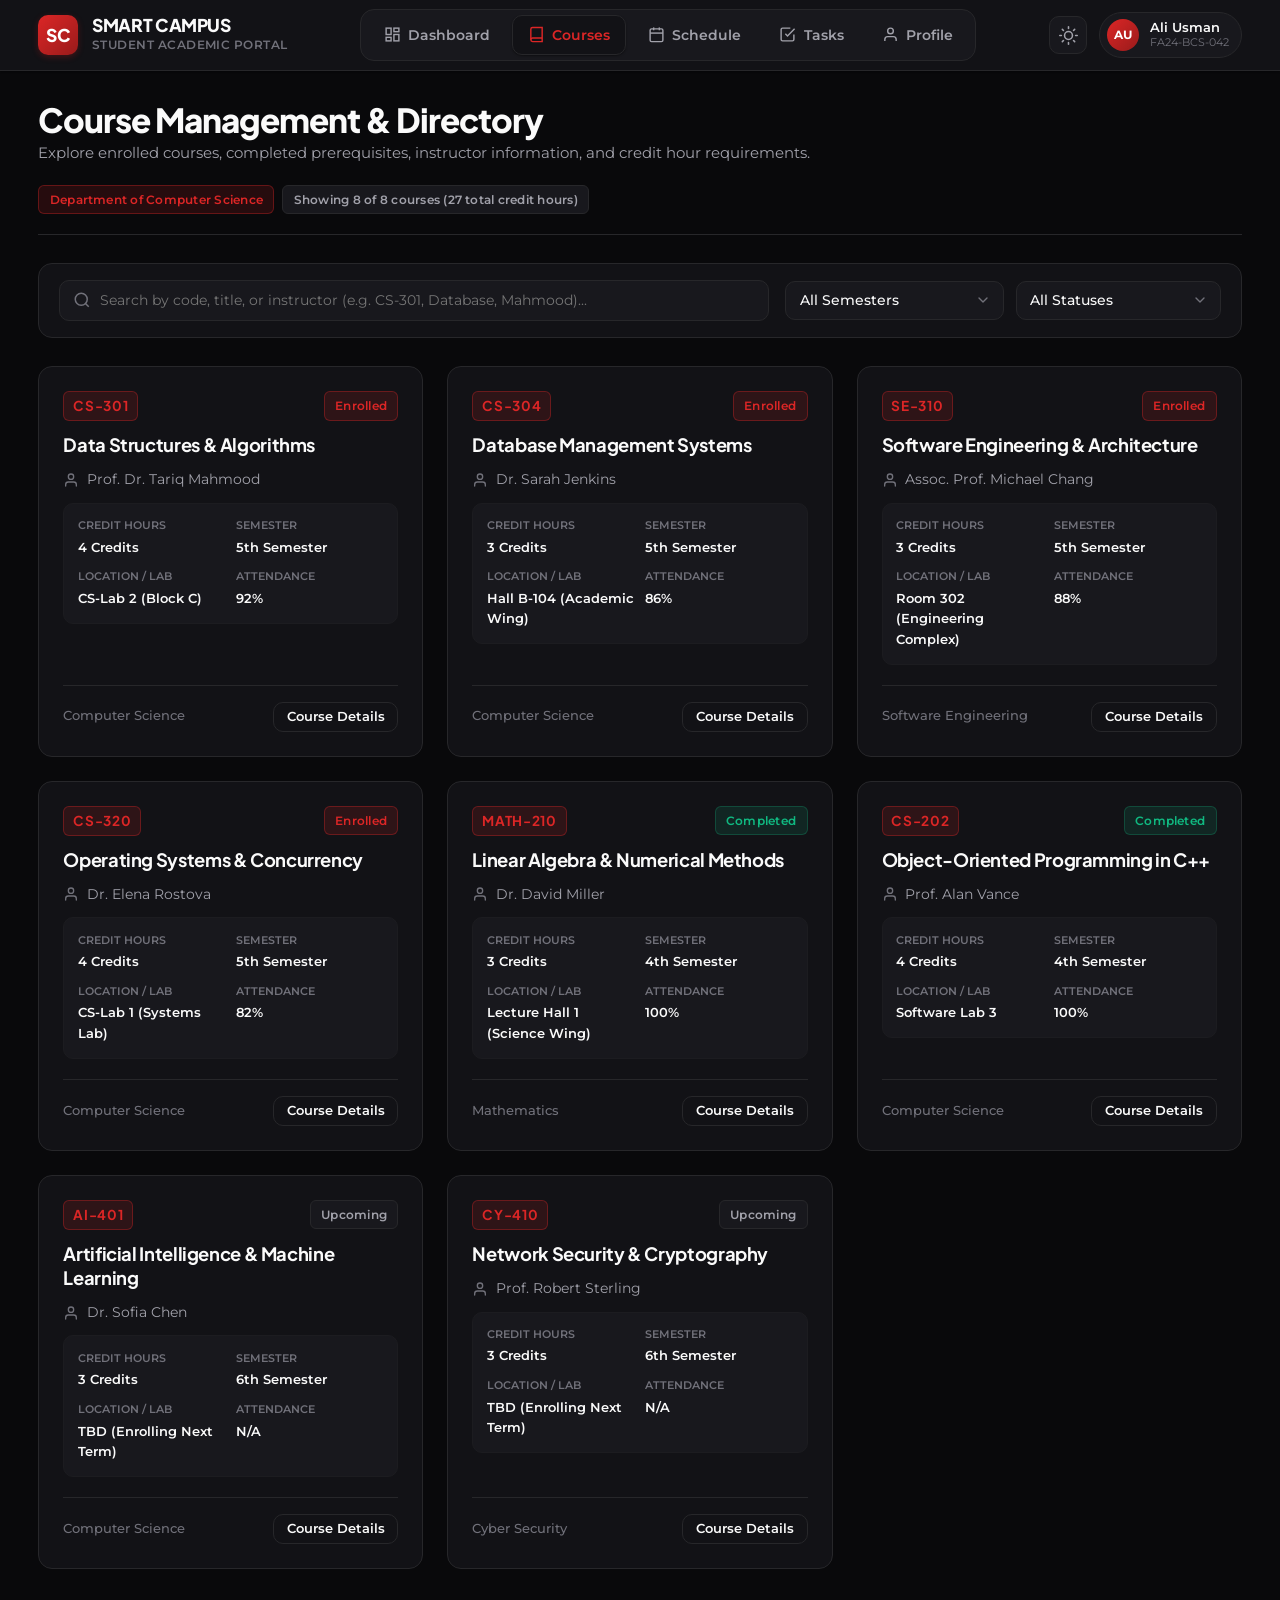
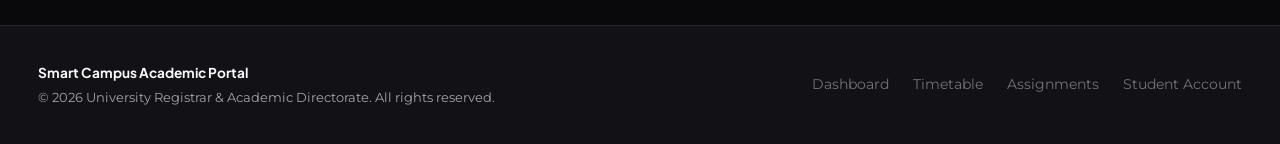
==== courses.html @ 42df3a40 "first commit" ====
<!DOCTYPE html>
<html lang="en" data-theme="dark">
<head>
  <meta charset="UTF-8">
  <meta name="viewport" content="width=device-width, initial-scale=1.0">
  <title>Course Management | Smart Campus Portal</title>
  <meta name="description" content="Search and manage university courses, credit hours, prerequisites, instructors, and syllabus outlines without page reload.">
  <link rel="stylesheet" href="./css/style.css">
</head>
<body>

  <!-- Top Portal Header -->
  <header class="portal-header">
    <div class="container header-inner">
      <div class="brand-wrapper">
        <a href="index.html" style="display: flex; align-items: center; gap: 0.85rem;" aria-label="Smart Campus Portal Home">
          <div class="brand-crest">SC</div>
          <div class="brand-text">
            <span class="brand-title">SMART CAMPUS</span>
            <span class="brand-subtitle">Student Academic Portal</span>
          </div>
        </a>
      </div>

      <!-- Desktop Navigation Links -->
      <nav class="portal-nav" aria-label="Primary Navigation">
        <a href="index.html" class="nav-link">
          <svg xmlns="http://www.w3.org/2000/svg" viewBox="0 0 24 24" fill="none" stroke="currentColor"><rect x="3" y="3" width="7" height="9"></rect><rect x="14" y="3" width="7" height="5"></rect><rect x="14" y="12" width="7" height="9"></rect><rect x="3" y="16" width="7" height="5"></rect></svg>
          Dashboard
        </a>
        <a href="courses.html" class="nav-link active">
          <svg xmlns="http://www.w3.org/2000/svg" viewBox="0 0 24 24" fill="none" stroke="currentColor"><path d="M4 19.5A2.5 2.5 0 0 1 6.5 17H20"></path><path d="M6.5 2H20v20H6.5A2.5 2.5 0 0 1 4 19.5v-15A2.5 2.5 0 0 1 6.5 2z"></path></svg>
          Courses
        </a>
        <a href="schedule.html" class="nav-link">
          <svg xmlns="http://www.w3.org/2000/svg" viewBox="0 0 24 24" fill="none" stroke="currentColor"><rect x="3" y="4" width="18" height="18" rx="2" ry="2"></rect><line x1="16" y1="2" x2="16" y2="6"></line><line x1="8" y1="2" x2="8" y2="6"></line><line x1="3" y1="10" x2="21" y2="10"></line></svg>
          Schedule
        </a>
        <a href="tasks.html" class="nav-link">
          <svg xmlns="http://www.w3.org/2000/svg" viewBox="0 0 24 24" fill="none" stroke="currentColor"><path d="M9 11l3 3L22 4"></path><path d="M21 12v7a2 2 0 0 1-2 2H5a2 2 0 0 1-2-2V5a2 2 0 0 1 2-2h11"></path></svg>
          Tasks
        </a>
        <a href="profile.html" class="nav-link">
          <svg xmlns="http://www.w3.org/2000/svg" viewBox="0 0 24 24" fill="none" stroke="currentColor"><path d="M20 21v-2a4 4 0 0 0-4-4H8a4 4 0 0 0-4 4v2"></path><circle cx="12" cy="7" r="4"></circle></svg>
          Profile
        </a>
      </nav>

      <!-- Header Controls -->
      <div class="header-actions">
        <button type="button" class="theme-toggle-btn" id="themeToggleBtn" aria-label="Toggle dark mode">
          <svg xmlns="http://www.w3.org/2000/svg" viewBox="0 0 24 24" fill="none" stroke="currentColor" stroke-width="2"><path d="M21 12.79A9 9 0 1 1 11.21 3 7 7 0 0 0 21 12.79z"></path></svg>
        </button>

        <a href="profile.html" class="student-nav-pill" title="View Profile">
          <div class="student-avatar">AU</div>
          <div class="student-nav-meta">
            <span class="student-nav-name">Ali Usman</span>
            <span class="student-nav-id">FA24-BCS-042</span>
          </div>
        </a>

        <!-- Mobile Menu Toggle -->
        <button type="button" class="mobile-menu-btn" id="mobileMenuBtn" aria-label="Toggle mobile menu" aria-expanded="false">
          <svg xmlns="http://www.w3.org/2000/svg" viewBox="0 0 24 24" fill="none" stroke="currentColor" stroke-width="2"><line x1="3" y1="12" x2="21" y2="12"></line><line x1="3" y1="6" x2="21" y2="6"></line><line x1="3" y1="18" x2="21" y2="18"></line></svg>
        </button>
      </div>
    </div>
  </header>

  <!-- Mobile Drawer Menu -->
  <div class="mobile-drawer" id="mobileDrawer">
    <div class="mobile-drawer-content">
      <div style="display: flex; align-items: center; gap: 0.75rem; padding-bottom: 0.75rem; border-bottom: 1px solid var(--border-color);">
        <div class="student-avatar">AU</div>
        <div>
          <div class="student-nav-name" style="font-size: 0.95rem;">Ali Usman</div>
          <div class="student-nav-id">FA24-BCS-042 • Computer Science</div>
        </div>
      </div>
      <a href="index.html" class="nav-link">Dashboard</a>
      <a href="courses.html" class="nav-link active">Courses</a>
      <a href="schedule.html" class="nav-link">Schedule</a>
      <a href="tasks.html" class="nav-link">Tasks</a>
      <a href="profile.html" class="nav-link">Profile</a>
    </div>
  </div>

  <!-- Main Course Management Content -->
  <main class="main-content">
    <div class="container">
      
      <!-- Page Header -->
      <section class="page-header">
        <div class="page-header-row">
          <div>
            <h1 class="page-title">Course Management & Directory</h1>
            <p class="page-desc">Explore enrolled courses, completed prerequisites, instructor information, and credit hour requirements.</p>
          </div>
          <div class="header-badges">
            <span class="badge badge-primary">Department of Computer Science</span>
            <span class="badge badge-default" id="coursesCountText">Loading course catalog...</span>
          </div>
        </div>
      </section>

      <!-- Instant Search & Filters Bar -->
      <section class="filter-bar" aria-label="Course Filters">
        <!-- Live Keyword Search -->
        <div class="search-input-group">
          <svg xmlns="http://www.w3.org/2000/svg" viewBox="0 0 24 24" fill="none" stroke="currentColor" stroke-width="2"><circle cx="11" cy="11" r="8"></circle><line x1="21" y1="21" x2="16.65" y2="16.65"></line></svg>
          <input 
            type="search" 
            id="courseSearchInput" 
            class="search-input" 
            placeholder="Search by code, title, or instructor (e.g. CS-301, Database, Mahmood)..." 
            aria-label="Search courses"
          />
        </div>

        <!-- Dropdown Filters -->
        <div class="filter-controls-group">
          <label for="semesterFilter" class="visually-hidden" style="display:none;">Filter by Semester</label>
          <select id="semesterFilter" class="select-control" aria-label="Filter by semester">
            <option value="all">All Semesters</option>
            <option value="4th">4th Semester</option>
            <option value="5th">5th Semester (Current)</option>
            <option value="6th">6th Semester</option>
          </select>

          <label for="statusFilter" class="visually-hidden" style="display:none;">Filter by Status</label>
          <select id="statusFilter" class="select-control" aria-label="Filter by enrollment status">
            <option value="all">All Statuses</option>
            <option value="Enrolled">Enrolled (Active)</option>
            <option value="Completed">Completed</option>
            <option value="Upcoming">Upcoming / Electives</option>
          </select>
        </div>
      </section>

      <!-- Courses Grid (Rendered via courses.js) -->
      <section class="courses-grid" id="coursesGrid" aria-live="polite">
        <!-- Dynamic Course Cards will appear here -->
      </section>

    </div>
  </main>

  <!-- Course Details & Syllabus Modal -->
  <div class="modal-overlay" id="courseDetailModal" role="dialog" aria-modal="true" aria-labelledby="modalCourseTitle">
    <div class="modal-dialog">
      <div class="modal-header">
        <h3 class="modal-title" id="modalCourseTitle">Course Details</h3>
        <button type="button" class="modal-close-btn" id="closeCourseModalBtn" aria-label="Close modal">
          <svg xmlns="http://www.w3.org/2000/svg" width="20" height="20" viewBox="0 0 24 24" fill="none" stroke="currentColor" stroke-width="2"><line x1="18" y1="6" x2="6" y2="18"></line><line x1="6" y1="6" x2="18" y2="18"></line></svg>
        </button>
      </div>

      <div class="modal-body">
        <div style="display: flex; flex-direction: column; gap: 1rem;">
          <div style="display: flex; align-items: center; justify-content: space-between; border-bottom: 1px solid var(--border-color); padding-bottom: 0.75rem;">
            <div>
              <span style="font-size: 0.75rem; text-transform: uppercase; color: var(--text-muted); font-weight: 600;">Instructor</span>
              <div style="font-weight: 700; color: var(--text-primary);" id="modalCourseInstructor">Instructor Name</div>
              <a href="#" id="modalCourseEmail" style="font-size: 0.8rem; color: var(--accent-primary); text-decoration: underline;">instructor@campus.edu.pk</a>
            </div>
            <div style="text-align: right;">
              <span class="course-code" id="modalCourseCode">CS-301</span>
              <div style="font-size: 0.8rem; color: var(--text-secondary); margin-top: 0.25rem;" id="modalCourseCredits">4 Credits</div>
            </div>
          </div>

          <div>
            <h4 style="font-size: 0.95rem; margin-bottom: 0.35rem;">Course Description</h4>
            <p id="modalCourseDesc" style="font-size: 0.88rem; line-height: 1.55;">Detailed description of the course content.</p>
          </div>

          <div style="display: grid; grid-template-columns: 1fr 1fr; gap: 0.75rem; background-color: var(--bg-surface-alt); padding: 0.85rem; border-radius: var(--radius-md); border: 1px solid var(--border-subtle); font-size: 0.85rem;">
            <div>
              <span style="font-size: 0.72rem; color: var(--text-muted); text-transform: uppercase; font-weight: 600;">Term</span>
              <div style="font-weight: 600;" id="modalCourseTerm">5th Semester</div>
            </div>
            <div>
              <span style="font-size: 0.72rem; color: var(--text-muted); text-transform: uppercase; font-weight: 600;">Assigned Classroom</span>
              <div style="font-weight: 600;" id="modalCourseRoom">CS-Lab 2</div>
            </div>
            <div style="grid-column: 1 / -1;">
              <span style="font-size: 0.72rem; color: var(--text-muted); text-transform: uppercase; font-weight: 600;">Schedule Slot</span>
              <div style="font-weight: 600;" id="modalCourseSchedule">Mon & Wed • 08:30 AM - 10:00 AM</div>
            </div>
          </div>

          <div>
            <h4 style="font-size: 0.95rem; margin-bottom: 0.5rem;">Syllabus Outline & Key Topics</h4>
            <ul id="modalCourseTopics" style="padding-left: 1.25rem; font-size: 0.88rem;">
              <!-- Topics dynamically rendered -->
            </ul>
          </div>
        </div>
      </div>

      <div class="modal-footer">
        <button type="button" class="btn btn-secondary" id="modalActionClose">Close</button>
      </div>
    </div>
  </div>

  <!-- Clean Academic Footer -->
  <footer class="portal-footer">
    <div class="container footer-inner">
      <div>
        <div style="font-family: var(--font-display); font-weight: 700; color: var(--text-primary); margin-bottom: 0.25rem;">
          Smart Campus Academic Portal
        </div>
        <p style="font-size: 0.8rem; margin: 0;">
          &copy; 2026 University Registrar & Academic Directorate. All rights reserved.
        </p>
      </div>
      <div class="footer-links">
        <a href="index.html" class="footer-link">Dashboard</a>
        <a href="schedule.html" class="footer-link">Timetable</a>
        <a href="tasks.html" class="footer-link">Assignments</a>
        <a href="profile.html" class="footer-link">Student Account</a>
      </div>
    </div>
  </footer>

  <script src="./js/main.js"></script>
  <script src="./js/courses.js"></script>
</body>
</html>
---- css/style.css ----
/* ==========================================================================
   SMART CAMPUS STUDENT PORTAL - DESIGN SYSTEM & MASTER STYLESHEET
   Aesthetic: Ultra-Crisp Modern Academic Portal / Full-Width Expansive Layout
   Dark Mode: Pure Sleek Obsidian Black (#09090B), Zero Blue Tint
   Light Mode: Clean Off-White & Crisp Slate (#F8FAFC / #0F172A)
   Accents: Deep University Crimson / Ruby Accent (#B91C1C / #DC2626)
   ========================================================================== */

/* Google Fonts Import */
@import url('https://fonts.googleapis.com/css2?family=Montserrat:ital,wght@0,300;0,400;0,500;0,600;0,700;1,400&family=Plus+Jakarta+Sans:wght@500;600;700;800&display=swap');

/* --------------------------------------------------------------------------
   CSS Custom Properties (Theme Tokens)
   -------------------------------------------------------------------------- */
:root {
  /* Color Palette - Light Mode */
  --bg-primary: #F8FAFC;
  --bg-surface: #FFFFFF;
  --bg-surface-alt: #F1F5F9;
  --bg-surface-elevated: #FFFFFF;

  --text-primary: #0F172A;       /* Crisp dark slate */
  --text-secondary: #475569;     /* Readable mid-slate */
  --text-muted: #64748B;         /* Subtle caption slate */
  --text-inverse: #FFFFFF;

  --border-color: #E2E8F0;
  --border-subtle: #F1F5F9;
  --border-focus: #B91C1C;

  /* Brand Accent: University Crimson */
  --accent-primary: #B91C1C;
  --accent-primary-hover: #991B1B;
  --accent-primary-active: #7F1D1D;
  --accent-subtle: rgba(185, 28, 28, 0.08);
  --accent-border: rgba(185, 28, 28, 0.22);
  --accent-gradient: linear-gradient(135deg, #991B1B 0%, #DC2626 100%);

  /* Semantic Feedback Colors */
  --success: #059669;
  --success-bg: #ECFDF5;
  --success-border: #A7F3D0;
  --warning: #D97706;
  --warning-bg: #FFFBEB;
  --warning-border: #FDE68A;
  --danger: #DC2626;
  --danger-bg: #FEF2F2;
  --danger-border: #FECACA;
  --info: #2563EB;
  --info-bg: #EFF6FF;
  --info-border: #BFDBFE;

  /* Typography */
  --font-display: 'Plus Jakarta Sans', -apple-system, BlinkMacSystemFont, 'Segoe UI', Roboto, sans-serif;
  --font-body: 'Montserrat', -apple-system, BlinkMacSystemFont, 'Segoe UI', Roboto, sans-serif;

  /* Elevations & Shadows */
  --shadow-xs: 0 1px 2px rgba(15, 23, 42, 0.04);
  --shadow-sm: 0 1px 3px rgba(15, 23, 42, 0.06), 0 1px 2px rgba(15, 23, 42, 0.04);
  --shadow-md: 0 4px 6px -1px rgba(15, 23, 42, 0.07), 0 2px 4px -2px rgba(15, 23, 42, 0.04);
  --shadow-lg: 0 10px 15px -3px rgba(15, 23, 42, 0.08), 0 4px 6px -4px rgba(15, 23, 42, 0.04);
  --shadow-xl: 0 20px 25px -5px rgba(15, 23, 42, 0.1), 0 8px 10px -6px rgba(15, 23, 42, 0.04);

  /* Radii */
  --radius-xs: 4px;
  --radius-sm: 6px;
  --radius-md: 10px;
  --radius-lg: 14px;
  --radius-xl: 20px;
  --radius-full: 9999px;

  /* Transitions */
  --transition-fast: 150ms cubic-bezier(0.4, 0, 0.2, 1);
  --transition-normal: 220ms cubic-bezier(0.4, 0, 0.2, 1);
  --transition-slow: 350ms cubic-bezier(0.4, 0, 0.2, 1);

  /* Full-Screen Expansive Layout */
  --container-max: 100%;
  --header-height: 70px;
}

/* --------------------------------------------------------------------------
   Dark Mode Theme Overrides
   Pure Sleek Obsidian Black (#09090B), Zero Blue Tint
   -------------------------------------------------------------------------- */
[data-theme="dark"] {
  --bg-primary: #09090B;        /* Pure obsidian black */
  --bg-surface: #121216;        /* Rich dark card surface */
  --bg-surface-alt: #18181D;    /* Subtle dark layer */
  --bg-surface-elevated: #202027;

  --text-primary: #FAFAFA;       /* Crisp bright text */
  --text-secondary: #A1A1AA;     /* Neutral slate/zinc */
  --text-muted: #71717A;
  --text-inverse: #09090B;

  --border-color: #27272A;       /* Pure neutral dark borders (no blue) */
  --border-subtle: #1C1C20;
  --border-focus: #EF4444;

  /* Radiant Ruby Crimson for Dark Contrast */
  --accent-primary: #DC2626;
  --accent-primary-hover: #EF4444;
  --accent-primary-active: #B91C1C;
  --accent-subtle: rgba(220, 38, 38, 0.14);
  --accent-border: rgba(220, 38, 38, 0.35);
  --accent-gradient: linear-gradient(135deg, #DC2626 0%, #991B1B 100%);

  --success: #10B981;
  --success-bg: rgba(16, 185, 129, 0.12);
  --success-border: rgba(16, 185, 129, 0.25);
  --warning: #F59E0B;
  --warning-bg: rgba(245, 158, 11, 0.12);
  --warning-border: rgba(245, 158, 11, 0.25);
  --danger: #EF4444;
  --danger-bg: rgba(239, 68, 68, 0.12);
  --danger-border: rgba(239, 68, 68, 0.25);
  --info: #3B82F6;
  --info-bg: rgba(59, 130, 246, 0.12);
  --info-border: rgba(59, 130, 246, 0.25);

  --shadow-xs: 0 1px 2px rgba(0, 0, 0, 0.4);
  --shadow-sm: 0 1px 3px rgba(0, 0, 0, 0.5);
  --shadow-md: 0 4px 8px rgba(0, 0, 0, 0.6);
  --shadow-lg: 0 10px 20px rgba(0, 0, 0, 0.7);
  --shadow-xl: 0 20px 30px rgba(0, 0, 0, 0.85);
}

/* --------------------------------------------------------------------------
   CSS Reset & Base Rules
   -------------------------------------------------------------------------- */
*, *::before, *::after {
  box-sizing: border-box;
  margin: 0;
  padding: 0;
}

html {
  font-size: 16px;
  scroll-behavior: smooth;
  -webkit-text-size-adjust: 100%;
}

body {
  font-family: var(--font-body);
  background-color: var(--bg-primary);
  color: var(--text-primary);
  line-height: 1.6;
  min-height: 100vh;
  display: flex;
  flex-direction: column;
  transition: background-color var(--transition-normal), color var(--transition-normal);
  -webkit-font-smoothing: antialiased;
  -moz-osx-font-smoothing: grayscale;
}

img, svg {
  display: block;
  max-width: 100%;
}

button, input, select, textarea {
  font-family: inherit;
  font-size: inherit;
  color: inherit;
}

a {
  color: inherit;
  text-decoration: none;
}

/* Typography Headings */
h1, h2, h3, h4, h5, h6 {
  font-family: var(--font-display);
  color: var(--text-primary);
  font-weight: 700;
  line-height: 1.25;
  letter-spacing: -0.02em;
}

h1 { font-size: clamp(1.75rem, 2.5vw, 2.25rem); }
h2 { font-size: clamp(1.3rem, 2vw, 1.65rem); }
h3 { font-size: 1.15rem; font-weight: 600; }
h4 { font-size: 1.05rem; font-weight: 600; }

p {
  color: var(--text-secondary);
  font-size: 0.92rem;
}

/* --------------------------------------------------------------------------
   Full-Screen Fluid Container & Layout
   -------------------------------------------------------------------------- */
.container {
  width: 100%;
  max-width: 100%;
  padding-left: clamp(1.25rem, 3vw, 2.5rem);
  padding-right: clamp(1.25rem, 3vw, 2.5rem);
  margin-left: auto;
  margin-right: auto;
}

.main-content {
  flex: 1 0 auto;
  padding-top: 1.75rem;
  padding-bottom: 3.5rem;
}

/* --------------------------------------------------------------------------
   Top University Header & Navigation Bar (Full Width)
   -------------------------------------------------------------------------- */
.portal-header {
  position: sticky;
  top: 0;
  z-index: 50;
  background-color: var(--bg-surface);
  border-bottom: 1px solid var(--border-color);
  box-shadow: var(--shadow-xs);
  transition: background-color var(--transition-normal), border-color var(--transition-normal);
}

.header-inner {
  display: flex;
  align-items: center;
  justify-content: space-between;
  height: var(--header-height);
  gap: 1.5rem;
}

.brand-wrapper {
  display: flex;
  align-items: center;
  gap: 0.85rem;
}

.brand-crest {
  width: 40px;
  height: 40px;
  background: var(--accent-gradient);
  color: #FFFFFF;
  border-radius: var(--radius-md);
  display: flex;
  align-items: center;
  justify-content: center;
  font-family: var(--font-display);
  font-weight: 800;
  font-size: 1.1rem;
  letter-spacing: -0.03em;
  box-shadow: 0 2px 6px rgba(185, 28, 28, 0.3);
  flex-shrink: 0;
}

.brand-text {
  display: flex;
  flex-direction: column;
}

.brand-title {
  font-family: var(--font-display);
  font-size: 1.1rem;
  font-weight: 800;
  letter-spacing: -0.02em;
  color: var(--text-primary);
  line-height: 1.2;
}

.brand-subtitle {
  font-size: 0.72rem;
  font-weight: 600;
  color: var(--text-muted);
  letter-spacing: 0.04em;
  text-transform: uppercase;
}

/* Navigation Links */
.portal-nav {
  display: flex;
  align-items: center;
  gap: 0.35rem;
  background-color: var(--bg-surface-alt);
  padding: 0.3rem 0.4rem;
  border-radius: var(--radius-lg);
  border: 1px solid var(--border-color);
}

.nav-link {
  display: flex;
  align-items: center;
  gap: 0.45rem;
  padding: 0.5rem 0.95rem;
  border-radius: var(--radius-md);
  font-size: 0.88rem;
  font-weight: 600;
  color: var(--text-secondary);
  transition: all var(--transition-fast);
  border: 1px solid transparent;
}

.nav-link:hover {
  color: var(--text-primary);
  background-color: var(--bg-surface);
}

.nav-link.active {
  color: var(--accent-primary);
  background-color: var(--bg-surface);
  border-color: var(--border-color);
  box-shadow: var(--shadow-xs);
}

.nav-link svg {
  width: 17px;
  height: 17px;
  stroke-width: 2;
  flex-shrink: 0;
}

/* Header Action Controls (Theme Toggle & Student Pill) */
.header-actions {
  display: flex;
  align-items: center;
  gap: 0.75rem;
}

.theme-toggle-btn {
  background: var(--bg-surface-alt);
  border: 1px solid var(--border-color);
  color: var(--text-secondary);
  width: 38px;
  height: 38px;
  border-radius: var(--radius-md);
  display: flex;
  align-items: center;
  justify-content: center;
  cursor: pointer;
  transition: all var(--transition-fast);
}

.theme-toggle-btn:hover {
  color: var(--text-primary);
  border-color: var(--accent-border);
  background-color: var(--bg-surface);
}

.theme-toggle-btn svg {
  width: 19px;
  height: 19px;
}

/* Student Profile Nav Pill */
.student-nav-pill {
  display: flex;
  align-items: center;
  gap: 0.65rem;
  padding: 0.35rem 0.75rem 0.35rem 0.45rem;
  background-color: var(--bg-surface-alt);
  border: 1px solid var(--border-color);
  border-radius: var(--radius-full);
  transition: all var(--transition-fast);
}

.student-nav-pill:hover {
  border-color: var(--accent-border);
  background-color: var(--bg-surface);
}

.student-avatar {
  width: 32px;
  height: 32px;
  border-radius: var(--radius-full);
  background: var(--accent-gradient);
  color: #FFFFFF;
  font-size: 0.78rem;
  font-weight: 700;
  display: flex;
  align-items: center;
  justify-content: center;
  letter-spacing: 0.02em;
}

.student-nav-meta {
  display: flex;
  flex-direction: column;
  line-height: 1.2;
}

.student-nav-name {
  font-size: 0.82rem;
  font-weight: 600;
  color: var(--text-primary);
}

.student-nav-id {
  font-size: 0.7rem;
  color: var(--text-muted);
}

/* Mobile Menu Button */
.mobile-menu-btn {
  display: none;
  background: var(--bg-surface-alt);
  border: 1px solid var(--border-color);
  padding: 0.5rem;
  border-radius: var(--radius-md);
  color: var(--text-primary);
  cursor: pointer;
}

.mobile-menu-btn svg {
  width: 20px;
  height: 20px;
}

/* Mobile Drawer */
.mobile-drawer {
  display: none;
  position: fixed;
  top: var(--header-height);
  left: 0;
  right: 0;
  bottom: 0;
  background-color: rgba(9, 9, 11, 0.75);
  backdrop-filter: blur(6px);
  z-index: 45;
  opacity: 0;
  pointer-events: none;
  transition: opacity var(--transition-normal);
}

.mobile-drawer-content {
  background-color: var(--bg-surface);
  border-bottom: 1px solid var(--border-color);
  padding: 1.5rem;
  display: flex;
  flex-direction: column;
  gap: 0.75rem;
  transform: translateY(-10px);
  transition: transform var(--transition-normal);
}

.mobile-drawer.open {
  display: block;
  opacity: 1;
  pointer-events: auto;
}

.mobile-drawer.open .mobile-drawer-content {
  transform: translateY(0);
}

/* --------------------------------------------------------------------------
   Structured Command Center Hero Banner
   -------------------------------------------------------------------------- */
.hero-banner {
  background-color: var(--bg-surface);
  border: 1px solid var(--border-color);
  border-radius: var(--radius-xl);
  padding: 1.75rem 2rem;
  margin-bottom: 1.75rem;
  display: flex;
  align-items: center;
  justify-content: space-between;
  flex-wrap: wrap;
  gap: 1.5rem;
  box-shadow: var(--shadow-sm);
  position: relative;
  overflow: hidden;
}

.hero-banner::before {
  content: '';
  position: absolute;
  top: 0;
  left: 0;
  width: 5px;
  height: 100%;
  background: var(--accent-gradient);
}

.hero-content {
  display: flex;
  flex-direction: column;
  gap: 0.35rem;
}

.hero-title {
  font-size: clamp(1.6rem, 2.4vw, 2.1rem);
  font-weight: 800;
  color: var(--text-primary);
  letter-spacing: -0.03em;
}

.hero-desc {
  font-size: 0.95rem;
  color: var(--text-secondary);
}

.hero-actions {
  display: flex;
  align-items: center;
  flex-wrap: wrap;
  gap: 0.75rem;
}

/* --------------------------------------------------------------------------
   Standard Page Headers
   -------------------------------------------------------------------------- */
.page-header {
  margin-bottom: 1.75rem;
  padding-bottom: 1.25rem;
  border-bottom: 1px solid var(--border-color);
  display: flex;
  flex-direction: column;
  gap: 0.5rem;
}

.page-header-row {
  display: flex;
  align-items: flex-start;
  justify-content: space-between;
  flex-wrap: wrap;
  gap: 1rem;
}

.page-title {
  color: var(--text-primary);
  font-size: clamp(1.65rem, 2.6vw, 2.1rem);
  font-weight: 800;
  letter-spacing: -0.03em;
}

.page-desc {
  color: var(--text-secondary);
  font-size: 0.95rem;
  max-width: 800px;
}

.header-badges {
  display: flex;
  align-items: center;
  flex-wrap: wrap;
  gap: 0.5rem;
  margin-top: 0.25rem;
}

/* Badges */
.badge {
  display: inline-flex;
  align-items: center;
  gap: 0.35rem;
  padding: 0.25rem 0.65rem;
  font-size: 0.75rem;
  font-weight: 600;
  border-radius: var(--radius-sm);
  letter-spacing: 0.02em;
}

.badge-default {
  background-color: var(--bg-surface-alt);
  color: var(--text-secondary);
  border: 1px solid var(--border-color);
}

.badge-primary {
  background-color: var(--accent-subtle);
  color: var(--accent-primary);
  border: 1px solid var(--accent-border);
}

.badge-success {
  background-color: var(--success-bg);
  color: var(--success);
  border: 1px solid var(--success-border);
}

.badge-warning {
  background-color: var(--warning-bg);
  color: var(--warning);
  border: 1px solid var(--warning-border);
}

.badge-danger {
  background-color: var(--danger-bg);
  color: var(--danger);
  border: 1px solid var(--danger-border);
}

.badge-info {
  background-color: var(--info-bg);
  color: var(--info);
  border: 1px solid var(--info-border);
}

/* --------------------------------------------------------------------------
   UI Cards & Layout Containers
   -------------------------------------------------------------------------- */
.card {
  background-color: var(--bg-surface);
  border: 1px solid var(--border-color);
  border-radius: var(--radius-lg);
  padding: 1.5rem;
  box-shadow: var(--shadow-sm);
  transition: transform var(--transition-fast), box-shadow var(--transition-fast), border-color var(--transition-fast);
}

.card:hover {
  box-shadow: var(--shadow-md);
}

.card-header {
  display: flex;
  align-items: center;
  justify-content: space-between;
  margin-bottom: 1.25rem;
  padding-bottom: 0.85rem;
  border-bottom: 1px solid var(--border-color);
}

.card-title {
  font-size: 1.15rem;
  font-weight: 700;
  color: var(--text-primary);
}

/* Metric / Overview Cards Grid (Dashboard - 4 Equal Full-Width Cards) */
.metrics-grid {
  display: grid;
  grid-template-columns: repeat(4, 1fr);
  gap: 1.25rem;
  margin-bottom: 1.75rem;
}

.metric-card {
  background-color: var(--bg-surface);
  border: 1px solid var(--border-color);
  border-radius: var(--radius-lg);
  padding: 1.35rem 1.5rem;
  display: flex;
  flex-direction: column;
  gap: 0.65rem;
  box-shadow: var(--shadow-sm);
  transition: all var(--transition-normal);
  position: relative;
}

.metric-card:hover {
  transform: translateY(-2px);
  box-shadow: var(--shadow-md);
  border-color: var(--accent-border);
}

.metric-header {
  display: flex;
  align-items: center;
  justify-content: space-between;
}

.metric-label {
  font-size: 0.78rem;
  font-weight: 600;
  text-transform: uppercase;
  letter-spacing: 0.05em;
  color: var(--text-muted);
}

.metric-icon-wrap {
  width: 36px;
  height: 36px;
  border-radius: var(--radius-md);
  background-color: var(--bg-surface-alt);
  color: var(--accent-primary);
  display: flex;
  align-items: center;
  justify-content: center;
}

.metric-icon-wrap svg {
  width: 19px;
  height: 19px;
}

.metric-value {
  font-family: var(--font-display);
  font-size: 1.95rem;
  font-weight: 800;
  line-height: 1.1;
  color: var(--text-primary);
}

.metric-caption {
  font-size: 0.82rem;
  color: var(--text-secondary);
  display: flex;
  align-items: center;
  gap: 0.35rem;
}

/* Asymmetric 2-Column Dashboard Main Section */
.dashboard-main-grid {
  display: grid;
  grid-template-columns: 2fr 1fr;
  gap: 1.5rem;
  align-items: start;
}

.dashboard-left-col,
.dashboard-right-col {
  display: flex;
  flex-direction: column;
  gap: 1.5rem;
}

/* --------------------------------------------------------------------------
   Progress Bars
   -------------------------------------------------------------------------- */
.progress-container {
  display: flex;
  flex-direction: column;
  gap: 0.45rem;
  width: 100%;
}

.progress-header {
  display: flex;
  align-items: center;
  justify-content: space-between;
  font-size: 0.85rem;
  font-weight: 600;
  color: var(--text-secondary);
}

.progress-val-text {
  font-weight: 700;
  color: var(--text-primary);
}

.progress-track {
  width: 100%;
  height: 10px;
  background-color: var(--bg-surface-alt);
  border: 1px solid var(--border-color);
  border-radius: var(--radius-full);
  overflow: hidden;
  position: relative;
}

.progress-fill {
  height: 100%;
  background: var(--accent-gradient);
  border-radius: var(--radius-full);
  width: 0%;
  transition: width 1s cubic-bezier(0.16, 1, 0.3, 1);
}

.progress-fill.fill-success {
  background: var(--success);
}

.progress-fill.fill-warning {
  background: var(--warning);
}

/* --------------------------------------------------------------------------
   Buttons & Interactive Controls
   -------------------------------------------------------------------------- */
.btn {
  display: inline-flex;
  align-items: center;
  justify-content: center;
  gap: 0.5rem;
  padding: 0.65rem 1.25rem;
  font-size: 0.88rem;
  font-weight: 600;
  border-radius: var(--radius-md);
  border: 1px solid transparent;
  cursor: pointer;
  transition: all var(--transition-fast);
  white-space: nowrap;
}

.btn-primary {
  background: var(--accent-gradient);
  color: #FFFFFF;
  box-shadow: 0 2px 4px rgba(185, 28, 28, 0.25);
}

.btn-primary:hover {
  filter: brightness(1.1);
  box-shadow: 0 4px 8px rgba(185, 28, 28, 0.35);
}

.btn-secondary {
  background-color: var(--bg-surface);
  color: var(--text-primary);
  border-color: var(--border-color);
}

.btn-secondary:hover {
  background-color: var(--bg-surface-alt);
  border-color: var(--text-muted);
}

.btn-danger {
  background-color: var(--danger);
  color: #FFFFFF;
}

.btn-danger:hover {
  background-color: #B91C1C;
}

.btn-sm {
  padding: 0.4rem 0.8rem;
  font-size: 0.8rem;
}

.btn-icon-only {
  padding: 0.5rem;
  width: 36px;
  height: 36px;
  border-radius: var(--radius-md);
}

.btn:disabled {
  opacity: 0.6;
  cursor: not-allowed;
}

/* --------------------------------------------------------------------------
   Filter Bars & Search Controls
   -------------------------------------------------------------------------- */
.filter-bar {
  background-color: var(--bg-surface);
  border: 1px solid var(--border-color);
  border-radius: var(--radius-lg);
  padding: 1rem 1.25rem;
  margin-bottom: 1.75rem;
  display: flex;
  align-items: center;
  justify-content: space-between;
  flex-wrap: wrap;
  gap: 1rem;
}

.search-input-group {
  position: relative;
  flex: 1 1 320px;
  min-width: 240px;
}

.search-input-group svg {
  position: absolute;
  left: 0.85rem;
  top: 50%;
  transform: translateY(-50%);
  width: 18px;
  height: 18px;
  color: var(--text-muted);
  pointer-events: none;
}

.search-input {
  width: 100%;
  padding: 0.65rem 0.85rem 0.65rem 2.45rem;
  background-color: var(--bg-surface-alt);
  border: 1px solid var(--border-color);
  border-radius: var(--radius-md);
  color: var(--text-primary);
  font-size: 0.9rem;
  transition: all var(--transition-fast);
}

.search-input:focus {
  outline: none;
  border-color: var(--border-focus);
  background-color: var(--bg-surface);
  box-shadow: 0 0 0 3px var(--accent-subtle);
}

.filter-controls-group {
  display: flex;
  align-items: center;
  flex-wrap: wrap;
  gap: 0.75rem;
}

.select-control {
  padding: 0.65rem 2.2rem 0.65rem 0.85rem;
  background-color: var(--bg-surface-alt);
  border: 1px solid var(--border-color);
  border-radius: var(--radius-md);
  color: var(--text-primary);
  font-size: 0.85rem;
  font-weight: 500;
  cursor: pointer;
  appearance: none;
  background-image: url("data:image/svg+xml,%3Csvg xmlns='http://www.w3.org/2000/svg' width='16' height='16' viewBox='0 0 24 24' fill='none' stroke='%2371717A' stroke-width='2' stroke-linecap='round' stroke-linejoin='round'%3E%3Cpolyline points='6 9 12 15 18 9'%3E%3C/polyline%3E%3C/svg%3E");
  background-repeat: no-repeat;
  background-position: right 0.75rem center;
  transition: all var(--transition-fast);
}

.select-control:focus {
  outline: none;
  border-color: var(--border-focus);
  box-shadow: 0 0 0 3px var(--accent-subtle);
}

/* Filter Tab Pills */
.filter-tabs {
  display: flex;
  align-items: center;
  gap: 0.35rem;
  background-color: var(--bg-surface-alt);
  padding: 0.3rem;
  border-radius: var(--radius-md);
  border: 1px solid var(--border-color);
  overflow-x: auto;
}

.tab-btn {
  padding: 0.45rem 0.9rem;
  font-size: 0.82rem;
  font-weight: 600;
  color: var(--text-secondary);
  background: transparent;
  border: none;
  border-radius: var(--radius-sm);
  cursor: pointer;
  transition: all var(--transition-fast);
  white-space: nowrap;
}

.tab-btn:hover {
  color: var(--text-primary);
}

.tab-btn.active {
  background-color: var(--bg-surface);
  color: var(--accent-primary);
  box-shadow: var(--shadow-xs);
}

/* --------------------------------------------------------------------------
   Course Catalog Cards (courses.html) - Full-Width Expansive Grid
   -------------------------------------------------------------------------- */
.courses-grid {
  display: grid;
  grid-template-columns: repeat(auto-fill, minmax(360px, 1fr));
  gap: 1.5rem;
}

.course-card {
  background-color: var(--bg-surface);
  border: 1px solid var(--border-color);
  border-radius: var(--radius-lg);
  padding: 1.5rem;
  display: flex;
  flex-direction: column;
  justify-content: space-between;
  gap: 1.25rem;
  transition: all var(--transition-fast);
  position: relative;
}

.course-card:hover {
  transform: translateY(-2px);
  border-color: var(--accent-border);
  box-shadow: var(--shadow-md);
}

.course-card-top {
  display: flex;
  flex-direction: column;
  gap: 0.75rem;
}

.course-code-row {
  display: flex;
  align-items: center;
  justify-content: space-between;
}

.course-code {
  font-family: var(--font-display);
  font-size: 0.85rem;
  font-weight: 700;
  letter-spacing: 0.05em;
  color: var(--accent-primary);
  background-color: var(--accent-subtle);
  padding: 0.2rem 0.55rem;
  border-radius: var(--radius-sm);
  border: 1px solid var(--accent-border);
}

.course-name {
  font-family: var(--font-display);
  font-size: 1.15rem;
  font-weight: 700;
  color: var(--text-primary);
  line-height: 1.3;
}

.course-instructor {
  display: flex;
  align-items: center;
  gap: 0.45rem;
  font-size: 0.85rem;
  color: var(--text-secondary);
}

.course-instructor svg {
  width: 16px;
  height: 16px;
  color: var(--text-muted);
}

.course-meta-list {
  display: grid;
  grid-template-columns: repeat(2, 1fr);
  gap: 0.65rem;
  padding: 0.85rem;
  background-color: var(--bg-surface-alt);
  border-radius: var(--radius-md);
  border: 1px solid var(--border-subtle);
  font-size: 0.8rem;
}

.course-meta-item {
  display: flex;
  flex-direction: column;
  gap: 0.15rem;
}

.course-meta-label {
  font-size: 0.7rem;
  color: var(--text-muted);
  text-transform: uppercase;
  font-weight: 600;
}

.course-meta-val {
  font-weight: 600;
  color: var(--text-primary);
}

.course-card-bottom {
  display: flex;
  align-items: center;
  justify-content: space-between;
  padding-top: 1rem;
  border-top: 1px solid var(--border-color);
  gap: 0.5rem;
}

/* --------------------------------------------------------------------------
   Weekly Class Schedule (schedule.html) - Full-Width Table
   -------------------------------------------------------------------------- */
.schedule-table-wrap {
  background-color: var(--bg-surface);
  border: 1px solid var(--border-color);
  border-radius: var(--radius-lg);
  overflow-x: auto;
  box-shadow: var(--shadow-sm);
}

.schedule-table {
  width: 100%;
  border-collapse: collapse;
  text-align: left;
  font-size: 0.9rem;
}

.schedule-table th {
  background-color: var(--bg-surface-alt);
  color: var(--text-secondary);
  font-family: var(--font-display);
  font-weight: 700;
  font-size: 0.8rem;
  letter-spacing: 0.04em;
  text-transform: uppercase;
  padding: 1rem 1.25rem;
  border-bottom: 1px solid var(--border-color);
}

.schedule-table td {
  padding: 1.1rem 1.25rem;
  border-bottom: 1px solid var(--border-color);
  color: var(--text-primary);
  vertical-align: middle;
}

.schedule-table tr:last-child td {
  border-bottom: none;
}

.schedule-table tr:hover td {
  background-color: var(--bg-surface-alt);
}

.schedule-time-cell {
  font-family: var(--font-display);
  font-weight: 700;
  color: var(--text-primary);
  white-space: nowrap;
}

.schedule-room-badge {
  display: inline-flex;
  align-items: center;
  gap: 0.35rem;
  padding: 0.25rem 0.55rem;
  border-radius: var(--radius-sm);
  background-color: var(--bg-surface-alt);
  border: 1px solid var(--border-color);
  font-size: 0.8rem;
  font-weight: 600;
}

/* Schedule Responsive Card Grid (Mobile View) */
.schedule-mobile-cards {
  display: none;
  flex-direction: column;
  gap: 1rem;
}

.schedule-card {
  background-color: var(--bg-surface);
  border: 1px solid var(--border-color);
  border-left: 4px solid var(--accent-primary);
  border-radius: var(--radius-md);
  padding: 1.25rem;
  display: flex;
  flex-direction: column;
  gap: 0.75rem;
  box-shadow: var(--shadow-sm);
}

.schedule-card-header {
  display: flex;
  align-items: center;
  justify-content: space-between;
}

/* --------------------------------------------------------------------------
   Task / Assignment Manager (tasks.html)
   -------------------------------------------------------------------------- */
.tasks-layout {
  display: grid;
  grid-template-columns: 380px 1fr;
  gap: 1.75rem;
  align-items: start;
}

.task-form-panel {
  background-color: var(--bg-surface);
  border: 1px solid var(--border-color);
  border-radius: var(--radius-lg);
  padding: 1.5rem;
  box-shadow: var(--shadow-sm);
  position: sticky;
  top: calc(var(--header-height) + 1.5rem);
}

.task-list-panel {
  display: flex;
  flex-direction: column;
  gap: 1.5rem;
}

.tasks-progress-card {
  background-color: var(--bg-surface);
  border: 1px solid var(--border-color);
  border-radius: var(--radius-lg);
  padding: 1.25rem 1.5rem;
  box-shadow: var(--shadow-sm);
}

.task-list {
  display: flex;
  flex-direction: column;
  gap: 0.85rem;
}

.task-item {
  background-color: var(--bg-surface);
  border: 1px solid var(--border-color);
  border-radius: var(--radius-md);
  padding: 1.15rem 1.25rem;
  display: flex;
  align-items: flex-start;
  justify-content: space-between;
  gap: 1rem;
  transition: all var(--transition-fast);
  position: relative;
}

.task-item:hover {
  border-color: var(--accent-border);
  box-shadow: var(--shadow-sm);
}

.task-item.completed {
  background-color: var(--bg-surface-alt);
  opacity: 0.75;
}

.task-item.completed .task-title {
  text-decoration: line-through;
  color: var(--text-muted);
}

.task-left-col {
  display: flex;
  align-items: flex-start;
  gap: 0.85rem;
  flex: 1;
}

.task-checkbox-custom {
  appearance: none;
  width: 20px;
  height: 20px;
  border: 2px solid var(--border-color);
  border-radius: var(--radius-xs);
  background-color: var(--bg-surface);
  cursor: pointer;
  position: relative;
  margin-top: 0.2rem;
  flex-shrink: 0;
  transition: all var(--transition-fast);
}

.task-checkbox-custom:hover {
  border-color: var(--accent-primary);
}

.task-checkbox-custom:checked {
  background-color: var(--accent-primary);
  border-color: var(--accent-primary);
}

.task-checkbox-custom:checked::after {
  content: '';
  position: absolute;
  top: 2px;
  left: 5px;
  width: 5px;
  height: 9px;
  border: solid white;
  border-width: 0 2px 2px 0;
  transform: rotate(45deg);
}

.task-info {
  display: flex;
  flex-direction: column;
  gap: 0.35rem;
}

.task-title {
  font-family: var(--font-display);
  font-size: 1rem;
  font-weight: 700;
  color: var(--text-primary);
  line-height: 1.3;
}

.task-meta-row {
  display: flex;
  align-items: center;
  flex-wrap: wrap;
  gap: 0.65rem;
  font-size: 0.78rem;
  color: var(--text-secondary);
}

.task-date-badge {
  display: inline-flex;
  align-items: center;
  gap: 0.3rem;
}

.task-actions {
  display: flex;
  align-items: center;
  gap: 0.4rem;
}

.task-delete-btn {
  background: transparent;
  border: 1px solid transparent;
  color: var(--text-muted);
  padding: 0.4rem;
  border-radius: var(--radius-sm);
  cursor: pointer;
  transition: all var(--transition-fast);
}

.task-delete-btn:hover {
  color: var(--danger);
  background-color: var(--danger-bg);
  border-color: var(--danger-border);
}

/* Priority tags */
.priority-pill {
  font-size: 0.72rem;
  font-weight: 700;
  text-transform: uppercase;
  letter-spacing: 0.04em;
  padding: 0.15rem 0.5rem;
  border-radius: var(--radius-xs);
}

.priority-high {
  background-color: var(--danger-bg);
  color: var(--danger);
  border: 1px solid var(--danger-border);
}

.priority-medium {
  background-color: var(--warning-bg);
  color: var(--warning);
  border: 1px solid var(--warning-border);
}

.priority-low {
  background-color: var(--info-bg);
  color: var(--info);
  border: 1px solid var(--info-border);
}

/* --------------------------------------------------------------------------
   Student Profile & Form Validation (profile.html)
   -------------------------------------------------------------------------- */
.profile-layout {
  display: grid;
  grid-template-columns: 360px 1fr;
  gap: 1.75rem;
  align-items: start;
}

.profile-card-summary {
  background-color: var(--bg-surface);
  border: 1px solid var(--border-color);
  border-radius: var(--radius-lg);
  padding: 2rem 1.5rem;
  text-align: center;
  box-shadow: var(--shadow-sm);
  display: flex;
  flex-direction: column;
  align-items: center;
  gap: 1.25rem;
  position: sticky;
  top: calc(var(--header-height) + 1.5rem);
}

.profile-avatar-large {
  width: 88px;
  height: 88px;
  border-radius: var(--radius-full);
  background: var(--accent-gradient);
  color: #FFFFFF;
  font-family: var(--font-display);
  font-size: 2rem;
  font-weight: 800;
  display: flex;
  align-items: center;
  justify-content: center;
  border: 4px solid var(--bg-surface-alt);
  box-shadow: var(--shadow-md);
}

.profile-details-group {
  width: 100%;
  display: flex;
  flex-direction: column;
  gap: 0.75rem;
  text-align: left;
  border-top: 1px solid var(--border-color);
  padding-top: 1.25rem;
}

.profile-detail-row {
  display: flex;
  justify-content: space-between;
  font-size: 0.85rem;
}

.profile-detail-label {
  color: var(--text-muted);
  font-weight: 500;
}

.profile-detail-val {
  font-weight: 600;
  color: var(--text-primary);
}

/* Form Controls & Realtime Validation Styles */
.form-panel {
  background-color: var(--bg-surface);
  border: 1px solid var(--border-color);
  border-radius: var(--radius-lg);
  padding: 2rem;
  box-shadow: var(--shadow-sm);
}

.form-grid-2 {
  display: grid;
  grid-template-columns: repeat(2, 1fr);
  gap: 1.25rem;
}

.form-group {
  display: flex;
  flex-direction: column;
  gap: 0.4rem;
  position: relative;
}

.form-group.col-full {
  grid-column: 1 / -1;
}

.form-label {
  font-size: 0.85rem;
  font-weight: 600;
  color: var(--text-primary);
  display: flex;
  align-items: center;
  justify-content: space-between;
}

.form-label .required-indicator {
  color: var(--danger);
}

.form-input-wrap {
  position: relative;
}

.form-input {
  width: 100%;
  padding: 0.7rem 0.95rem;
  background-color: var(--bg-surface-alt);
  border: 1px solid var(--border-color);
  border-radius: var(--radius-md);
  color: var(--text-primary);
  font-size: 0.9rem;
  transition: all var(--transition-fast);
}

.form-input:focus {
  outline: none;
  background-color: var(--bg-surface);
  border-color: var(--border-focus);
  box-shadow: 0 0 0 3px var(--accent-subtle);
}

/* Real-time Inline Validation States */
.form-input.is-valid {
  border-color: var(--success);
  background-color: var(--bg-surface);
}

.form-input.is-invalid {
  border-color: var(--danger);
  background-color: var(--bg-surface);
}

.feedback-msg {
  font-size: 0.78rem;
  margin-top: 0.25rem;
  min-height: 1.1rem;
  display: flex;
  align-items: center;
  gap: 0.35rem;
}

.feedback-msg.error {
  color: var(--danger);
}

.feedback-msg.success {
  color: var(--success);
}

/* Password Strength Indicator */
.password-meter {
  margin-top: 0.35rem;
  display: flex;
  flex-direction: column;
  gap: 0.25rem;
}

.password-meter-bar {
  height: 4px;
  background-color: var(--border-color);
  border-radius: var(--radius-full);
  overflow: hidden;
}

.password-meter-fill {
  height: 100%;
  width: 0%;
  transition: width 0.3s ease, background-color 0.3s ease;
}

.password-meter-text {
  font-size: 0.72rem;
  color: var(--text-muted);
}

/* --------------------------------------------------------------------------
   Announcements Section (Dashboard)
   -------------------------------------------------------------------------- */
.announcements-grid {
  display: grid;
  grid-template-columns: repeat(auto-fill, minmax(320px, 1fr));
  gap: 1.25rem;
}

.announcement-card {
  background-color: var(--bg-surface);
  border: 1px solid var(--border-color);
  border-radius: var(--radius-lg);
  padding: 1.35rem;
  display: flex;
  flex-direction: column;
  justify-content: space-between;
  gap: 1rem;
  transition: all var(--transition-fast);
}

.announcement-card:hover {
  transform: translateY(-2px);
  border-color: var(--accent-border);
  box-shadow: var(--shadow-sm);
}

.announcement-header {
  display: flex;
  align-items: center;
  justify-content: space-between;
  gap: 0.5rem;
}

.announcement-date {
  font-size: 0.75rem;
  color: var(--text-muted);
  font-weight: 500;
}

.announcement-title {
  font-family: var(--font-display);
  font-size: 1.05rem;
  font-weight: 700;
  color: var(--text-primary);
  line-height: 1.35;
}

.announcement-body {
  font-size: 0.88rem;
  color: var(--text-secondary);
  line-height: 1.5;
}

.announcement-footer {
  display: flex;
  align-items: center;
  justify-content: space-between;
  font-size: 0.78rem;
  color: var(--text-muted);
  padding-top: 0.75rem;
  border-top: 1px solid var(--border-subtle);
}

/* --------------------------------------------------------------------------
   Empty State Component
   -------------------------------------------------------------------------- */
.empty-state {
  text-align: center;
  padding: 3.5rem 1.5rem;
  background-color: var(--bg-surface);
  border: 1px dashed var(--border-color);
  border-radius: var(--radius-lg);
  display: flex;
  flex-direction: column;
  align-items: center;
  gap: 1rem;
  grid-column: 1 / -1;
}

.empty-state-icon {
  width: 56px;
  height: 56px;
  border-radius: var(--radius-full);
  background-color: var(--bg-surface-alt);
  color: var(--text-muted);
  display: flex;
  align-items: center;
  justify-content: center;
}

.empty-state-icon svg {
  width: 28px;
  height: 28px;
}

.empty-state-title {
  font-family: var(--font-display);
  font-size: 1.2rem;
  font-weight: 700;
  color: var(--text-primary);
}

.empty-state-desc {
  font-size: 0.9rem;
  color: var(--text-secondary);
  max-width: 420px;
}

/* --------------------------------------------------------------------------
   Modal Dialogs
   -------------------------------------------------------------------------- */
.modal-overlay {
  position: fixed;
  top: 0;
  left: 0;
  right: 0;
  bottom: 0;
  background-color: rgba(9, 9, 11, 0.75);
  backdrop-filter: blur(6px);
  display: none;
  align-items: center;
  justify-content: center;
  padding: 1.5rem;
  z-index: 100;
  opacity: 0;
  transition: opacity var(--transition-fast);
}

.modal-overlay.open {
  display: flex;
  opacity: 1;
}

.modal-dialog {
  background-color: var(--bg-surface);
  border: 1px solid var(--border-color);
  border-radius: var(--radius-xl);
  width: 100%;
  max-width: 620px;
  box-shadow: var(--shadow-xl);
  overflow: hidden;
  transform: translateY(12px);
  transition: transform var(--transition-fast);
}

.modal-overlay.open .modal-dialog {
  transform: translateY(0);
}

.modal-header {
  padding: 1.25rem 1.5rem;
  border-bottom: 1px solid var(--border-color);
  display: flex;
  align-items: center;
  justify-content: space-between;
}

.modal-title {
  font-family: var(--font-display);
  font-size: 1.2rem;
  font-weight: 700;
}

.modal-close-btn {
  background: transparent;
  border: none;
  color: var(--text-muted);
  cursor: pointer;
  padding: 0.35rem;
  border-radius: var(--radius-sm);
  display: flex;
  align-items: center;
  justify-content: center;
}

.modal-close-btn:hover {
  color: var(--text-primary);
  background-color: var(--bg-surface-alt);
}

.modal-body {
  padding: 1.5rem;
  max-height: 70vh;
  overflow-y: auto;
}

.modal-footer {
  padding: 1rem 1.5rem;
  border-top: 1px solid var(--border-color);
  display: flex;
  align-items: center;
  justify-content: flex-end;
  gap: 0.75rem;
  background-color: var(--bg-surface-alt);
}

/* --------------------------------------------------------------------------
   Toast Notifications
   -------------------------------------------------------------------------- */
.toast-container {
  position: fixed;
  bottom: 1.5rem;
  right: 1.5rem;
  display: flex;
  flex-direction: column;
  gap: 0.75rem;
  z-index: 150;
  pointer-events: none;
}

.toast {
  pointer-events: auto;
  background-color: var(--bg-surface);
  border: 1px solid var(--border-color);
  border-left: 4px solid var(--accent-primary);
  border-radius: var(--radius-md);
  padding: 0.85rem 1.25rem;
  box-shadow: var(--shadow-lg);
  font-size: 0.88rem;
  font-weight: 600;
  color: var(--text-primary);
  display: flex;
  align-items: center;
  gap: 0.75rem;
  transform: translateX(120%);
  transition: transform var(--transition-normal);
  max-width: 380px;
}

.toast.show {
  transform: translateX(0);
}

.toast.toast-success { border-left-color: var(--success); }
.toast.toast-danger { border-left-color: var(--danger); }
.toast.toast-warning { border-left-color: var(--warning); }
.toast.toast-info { border-left-color: var(--info); }

/* --------------------------------------------------------------------------
   Quick Links Widget (Right Column)
   -------------------------------------------------------------------------- */
.quick-links-grid {
  display: grid;
  grid-template-columns: repeat(2, 1fr);
  gap: 0.75rem;
}

.quick-link-item {
  display: flex;
  flex-direction: column;
  gap: 0.35rem;
  padding: 0.85rem;
  background-color: var(--bg-surface-alt);
  border: 1px solid var(--border-color);
  border-radius: var(--radius-md);
  transition: all var(--transition-fast);
}

.quick-link-item:hover {
  border-color: var(--accent-border);
  background-color: var(--bg-surface);
  transform: translateY(-2px);
}

.quick-link-title {
  font-size: 0.85rem;
  font-weight: 700;
  color: var(--text-primary);
}

.quick-link-desc {
  font-size: 0.75rem;
  color: var(--text-muted);
}

/* --------------------------------------------------------------------------
   Footer
   -------------------------------------------------------------------------- */
.portal-footer {
  background-color: var(--bg-surface);
  border-top: 1px solid var(--border-color);
  padding: 2.25rem 0;
  margin-top: auto;
  font-size: 0.85rem;
  color: var(--text-muted);
}

.footer-inner {
  display: flex;
  align-items: center;
  justify-content: space-between;
  flex-wrap: wrap;
  gap: 1.5rem;
}

.footer-links {
  display: flex;
  align-items: center;
  gap: 1.5rem;
}

.footer-link:hover {
  color: var(--text-primary);
}

/* --------------------------------------------------------------------------
   Responsive Breakpoints
   -------------------------------------------------------------------------- */
@media (max-width: 1200px) {
  .metrics-grid {
    grid-template-columns: repeat(2, 1fr);
  }

  .dashboard-main-grid {
    grid-template-columns: 1fr;
  }
}

@media (max-width: 992px) {
  .tasks-layout,
  .profile-layout {
    grid-template-columns: 1fr;
  }

  .task-form-panel,
  .profile-card-summary {
    position: static;
  }
}

@media (max-width: 820px) {
  .portal-nav,
  .student-nav-pill {
    display: none;
  }

  .mobile-menu-btn {
    display: flex;
  }

  .schedule-table-wrap {
    display: none;
  }

  .schedule-mobile-cards {
    display: flex;
  }

  .form-grid-2 {
    grid-template-columns: 1fr;
  }

  .metrics-grid {
    grid-template-columns: 1fr;
  }
}

@media (max-width: 640px) {
  .page-header-row,
  .hero-banner {
    flex-direction: column;
    align-items: flex-start;
  }

  .filter-bar {
    flex-direction: column;
    align-items: stretch;
  }

  .courses-grid {
    grid-template-columns: 1fr;
  }

  .footer-inner {
    flex-direction: column;
    align-items: flex-start;
  }
}

/* --------------------------------------------------------------------------
   Print Stylesheet
   -------------------------------------------------------------------------- */
@media print {
  .portal-header,
  .portal-footer,
  .filter-bar,
  .btn,
  .theme-toggle-btn,
  .mobile-drawer,
  .toast-container {
    display: none !important;
  }

  body {
    background: #FFFFFF !important;
    color: #000000 !important;
  }

  .card, .metric-card, .schedule-table-wrap {
    border: 1px solid #000000 !important;
    box-shadow: none !important;
  }
}
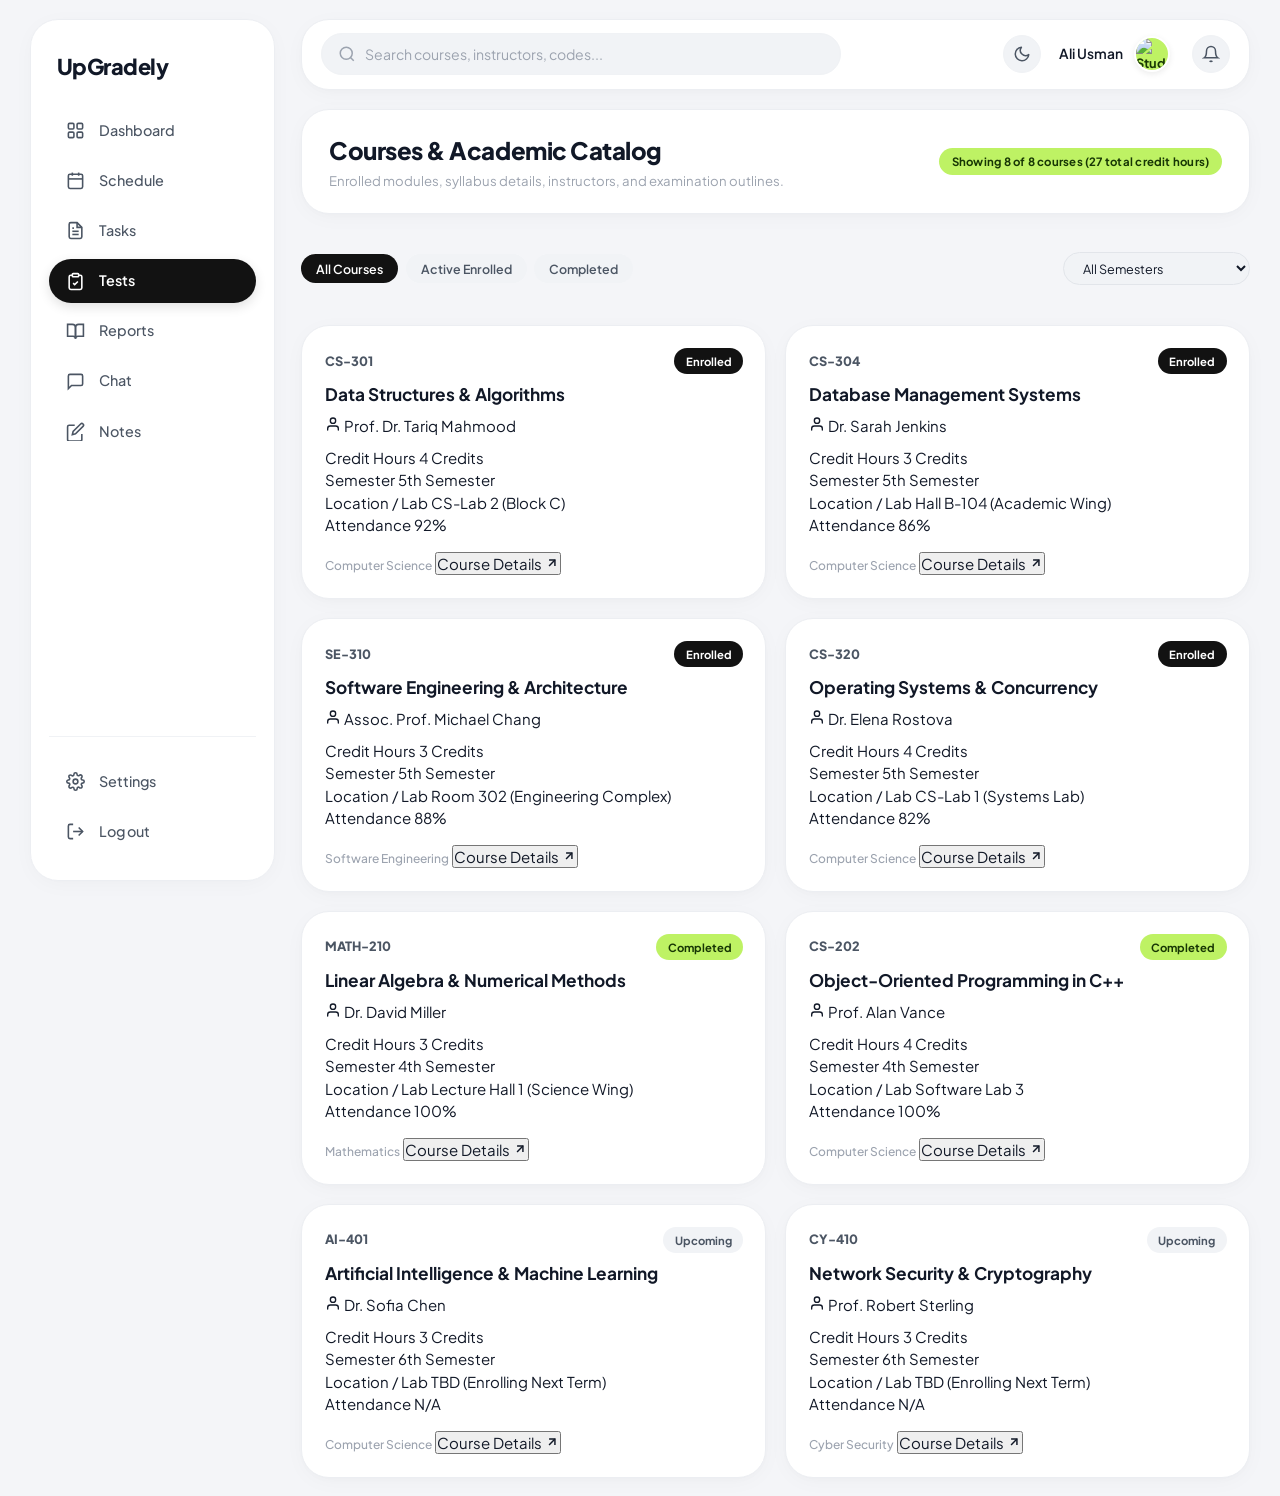
==== commit cacdd5e0: "third commit" ====
--- a/courses.html
+++ b/courses.html
@@ -1,229 +1,261 @@
 <!DOCTYPE html>
-<html lang="en" data-theme="dark">
+<html lang="en" data-theme="light">
 <head>
   <meta charset="UTF-8">
   <meta name="viewport" content="width=device-width, initial-scale=1.0">
-  <title>Course Management | Smart Campus Portal</title>
-  <meta name="description" content="Search and manage university courses, credit hours, prerequisites, instructors, and syllabus outlines without page reload.">
+  <title>Courses & Tests | UniDesk</title>
+  <meta name="description" content="Explore enrolled courses, completed prerequisites, instructor information, and credit hour requirements.">
   <link rel="stylesheet" href="./css/style.css">
+  <style>
+    .courses-grid {
+      display: grid;
+      grid-template-columns: repeat(auto-fill, minmax(320px, 1fr));
+      gap: 1.25rem;
+    }
+    .course-card {
+      background-color: var(--bg-card);
+      border-radius: var(--radius-card);
+      padding: 1.5rem;
+      border: 1px solid var(--border-card);
+      box-shadow: var(--shadow-card);
+      display: flex;
+      flex-direction: column;
+      justify-content: space-between;
+      gap: 1rem;
+      transition: all 0.2s ease;
+    }
+    .course-card:hover {
+      transform: translateY(-2px);
+      box-shadow: var(--shadow-hover);
+    }
+  </style>
 </head>
 <body>
 
-  <!-- Top Portal Header -->
-  <header class="portal-header">
-    <div class="container header-inner">
-      <div class="brand-wrapper">
-        <a href="index.html" style="display: flex; align-items: center; gap: 0.85rem;" aria-label="Smart Campus Portal Home">
-          <div class="brand-crest">SC</div>
-          <div class="brand-text">
-            <span class="brand-title">SMART CAMPUS</span>
-            <span class="brand-subtitle">Student Academic Portal</span>
+  <!-- App Layout Shell -->
+  <div class="app-layout">
+
+    <!-- Left Sidebar Navigation -->
+    <aside class="app-sidebar" id="appSidebar">
+      <div>
+        <a href="index.html" class="sidebar-brand">
+          <span class="sidebar-brand-name">UpGradely</span>
+        </a>
+
+        <ul class="sidebar-nav">
+          <li>
+            <a href="index.html" class="sidebar-link">
+              <svg xmlns="http://www.w3.org/2000/svg" viewBox="0 0 24 24" fill="none" stroke="currentColor">
+                <rect x="3" y="3" width="7" height="7" rx="1.5"></rect>
+                <rect x="14" y="3" width="7" height="7" rx="1.5"></rect>
+                <rect x="14" y="14" width="7" height="7" rx="1.5"></rect>
+                <rect x="3" y="14" width="7" height="7" rx="1.5"></rect>
+              </svg>
+              <span>Dashboard</span>
+            </a>
+          </li>
+          <li>
+            <a href="schedule.html" class="sidebar-link">
+              <svg xmlns="http://www.w3.org/2000/svg" viewBox="0 0 24 24" fill="none" stroke="currentColor">
+                <rect x="3" y="4" width="18" height="18" rx="2" ry="2"></rect>
+                <line x1="16" y1="2" x2="16" y2="6"></line>
+                <line x1="8" y1="2" x2="8" y2="6"></line>
+                <line x1="3" y1="10" x2="21" y2="10"></line>
+              </svg>
+              <span>Schedule</span>
+            </a>
+          </li>
+          <li>
+            <a href="tasks.html" class="sidebar-link">
+              <svg xmlns="http://www.w3.org/2000/svg" viewBox="0 0 24 24" fill="none" stroke="currentColor">
+                <path d="M14 2H6a2 2 0 0 0-2 2v16a2 2 0 0 0 2 2h12a2 2 0 0 0 2-2V8z"></path>
+                <polyline points="14 2 14 8 20 8"></polyline>
+                <line x1="16" y1="13" x2="8" y2="13"></line>
+                <line x1="16" y1="17" x2="8" y2="17"></line>
+                <polyline points="10 9 9 9 8 9"></polyline>
+              </svg>
+              <span>Tasks</span>
+            </a>
+          </li>
+          <li>
+            <a href="courses.html" class="sidebar-link active">
+              <svg xmlns="http://www.w3.org/2000/svg" viewBox="0 0 24 24" fill="none" stroke="currentColor">
+                <path d="M16 4h2a2 2 0 0 1 2 2v14a2 2 0 0 1-2 2H6a2 2 0 0 1-2-2V6a2 2 0 0 1 2-2h2"></path>
+                <rect x="8" y="2" width="8" height="4" rx="1" ry="1"></rect>
+                <path d="M9 14l2 2 4-4"></path>
+              </svg>
+              <span>Tests</span>
+            </a>
+          </li>
+          <li>
+            <a href="index.html#announcementsSection" class="sidebar-link">
+              <svg xmlns="http://www.w3.org/2000/svg" viewBox="0 0 24 24" fill="none" stroke="currentColor">
+                <path d="M2 3h6a4 4 0 0 1 4 4v14a3 3 0 0 0-3-3H2z"></path>
+                <path d="M22 3h-6a4 4 0 0 0-4 4v14a3 3 0 0 1 3-3h7z"></path>
+              </svg>
+              <span>Reports</span>
+            </a>
+          </li>
+          <li>
+            <a href="javascript:void(0)" class="sidebar-link" onclick="openChatDemo()">
+              <svg xmlns="http://www.w3.org/2000/svg" viewBox="0 0 24 24" fill="none" stroke="currentColor">
+                <path d="M21 15a2 2 0 0 1-2 2H7l-4 4V5a2 2 0 0 1 2-2h14a2 2 0 0 1 2 2z"></path>
+              </svg>
+              <span>Chat</span>
+            </a>
+          </li>
+          <li>
+            <a href="tasks.html" class="sidebar-link">
+              <svg xmlns="http://www.w3.org/2000/svg" viewBox="0 0 24 24" fill="none" stroke="currentColor">
+                <path d="M11 4H4a2 2 0 0 0-2 2v16a2 2 0 0 0 2 2h14a2 2 0 0 0 2-2v-7"></path>
+                <path d="M18.5 2.5a2.121 2.121 0 0 1 3 3L12 15l-4 1 1-4 9.5-9.5z"></path>
+              </svg>
+              <span>Notes</span>
+            </a>
+          </li>
+        </ul>
+      </div>
+
+      <!-- Bottom Settings & Logout -->
+      <ul class="sidebar-bottom">
+        <li>
+          <a href="profile.html" class="sidebar-link">
+            <svg xmlns="http://www.w3.org/2000/svg" viewBox="0 0 24 24" fill="none" stroke="currentColor">
+              <circle cx="12" cy="12" r="3"></circle>
+              <path d="M19.4 15a1.65 1.65 0 0 0 .33 1.82l.06.06a2 2 0 0 1 0 2.83 2 2 0 0 1-2.83 0l-.06-.06a1.65 1.65 0 0 0-1.82-.33 1.65 1.65 0 0 0-1 1.51V21a2 2 0 0 1-2 2 2 2 0 0 1-2-2v-.09A1.65 1.65 0 0 0 9 19.4a1.65 1.65 0 0 0-1.82.33l-.06.06a2 2 0 0 1-2.83 0 2 2 0 0 1 0-2.83l.06-.06a1.65 1.65 0 0 0 .33-1.82 1.65 1.65 0 0 0-1.51-1H3a2 2 0 0 1-2-2 2 2 0 0 1 2-2h.09A1.65 1.65 0 0 0 4.6 9a1.65 1.65 0 0 0-.33-1.82l-.06-.06a2 2 0 0 1 0-2.83 2 2 0 0 1 2.83 0l.06.06a1.65 1.65 0 0 0 1.82.33H9a1.65 1.65 0 0 0 1-1.51V3a2 2 0 0 1 2-2 2 2 0 0 1 2 2v.09a1.65 1.65 0 0 0 1 1.51 1.65 1.65 0 0 0 1.82-.33l.06-.06a2 2 0 0 1 2.83 0 2 2 0 0 1 0 2.83l-.06.06a1.65 1.65 0 0 0-.33 1.82V9a1.65 1.65 0 0 0 1.51 1H21a2 2 0 0 1 2 2 2 2 0 0 1-2 2h-.09a1.65 1.65 0 0 0-1.51 1z"></path>
+            </svg>
+            <span>Settings</span>
+          </a>
+        </li>
+        <li>
+          <a href="javascript:void(0)" class="sidebar-link" onclick="handleLogout()">
+            <svg xmlns="http://www.w3.org/2000/svg" viewBox="0 0 24 24" fill="none" stroke="currentColor">
+              <path d="M9 21H5a2 2 0 0 1-2-2V5a2 2 0 0 1 2-2h4"></path>
+              <polyline points="16 17 21 12 16 7"></polyline>
+              <line x1="21" y1="12" x2="9" y2="12"></line>
+            </svg>
+            <span>Log out</span>
+          </a>
+        </li>
+      </ul>
+    </aside>
+
+    <!-- Main Content Workspace -->
+    <main class="app-main">
+
+      <!-- Top Header -->
+      <header class="top-bar">
+        <button type="button" class="mobile-nav-toggle" id="mobileNavToggle" aria-label="Toggle navigation menu">
+          <svg xmlns="http://www.w3.org/2000/svg" width="20" height="20" viewBox="0 0 24 24" fill="none" stroke="currentColor" stroke-width="2">
+            <line x1="3" y1="12" x2="21" y2="12"></line>
+            <line x1="3" y1="6" x2="21" y2="6"></line>
+            <line x1="3" y1="18" x2="21" y2="18"></line>
+          </svg>
+        </button>
+
+        <div class="search-form">
+          <svg class="search-icon" xmlns="http://www.w3.org/2000/svg" viewBox="0 0 24 24" fill="none" stroke="currentColor" stroke-width="2">
+            <circle cx="11" cy="11" r="8"></circle>
+            <line x1="21" y1="21" x2="16.65" y2="16.65"></line>
+          </svg>
+          <input type="text" class="search-input" id="courseSearchInput" placeholder="Search courses, instructors, codes..." aria-label="Search courses">
+        </div>
+
+        <div class="top-bar-actions">
+          <button type="button" class="icon-btn theme-toggle-btn" id="themeToggleBtn" aria-label="Toggle theme">
+            <svg xmlns="http://www.w3.org/2000/svg" viewBox="0 0 24 24" fill="none" stroke="currentColor" stroke-width="2">
+              <path d="M21 12.79A9 9 0 1 1 11.21 3 7 7 0 0 0 21 12.79z"></path>
+            </svg>
+          </button>
+
+          <a href="profile.html" class="user-profile-btn" title="View Profile">
+            <span class="user-name" id="topStudentName">Saira Goodman</span>
+            <img class="user-avatar" id="topAvatarImg" src="https://images.unsplash.com/photo-1494790108377-be9c29b29330?w=150&auto=format&fit=crop&q=80" alt="Student avatar">
+          </a>
+
+          <button type="button" class="icon-btn" aria-label="Notifications" onclick="showNotificationAlert()">
+            <svg xmlns="http://www.w3.org/2000/svg" viewBox="0 0 24 24" fill="none" stroke="currentColor" stroke-width="2">
+              <path d="M18 8A6 6 0 0 0 6 8c0 7-3 9-3 9h18s-3-2-3-9"></path>
+              <path d="M13.73 21a2 2 0 0 1-3.46 0"></path>
+            </svg>
+          </button>
+        </div>
+      </header>
+
+      <!-- Page Banner -->
+      <section class="page-title-banner">
+        <div>
+          <h1 class="page-title-main">Courses & Academic Catalog</h1>
+          <p class="page-title-sub">Enrolled modules, syllabus details, instructors, and examination outlines.</p>
+        </div>
+        <div style="display: flex; gap: 0.5rem;">
+          <span class="badge-lime-high" id="coursesCountText">6 Enrolled</span>
+        </div>
+      </section>
+
+      <!-- Filter Controls -->
+      <div class="tasks-filter-pills" style="justify-content: space-between; flex-wrap: wrap; margin-bottom: 1.25rem;">
+        <div style="display: flex; gap: 0.5rem;">
+          <button type="button" class="pill-tab course-status-tab active" data-status="all">All Courses</button>
+          <button type="button" class="pill-tab course-status-tab" data-status="Enrolled">Active Enrolled</button>
+          <button type="button" class="pill-tab course-status-tab" data-status="Completed">Completed</button>
+        </div>
+
+        <div style="display: flex; gap: 0.5rem;">
+          <select id="semesterFilter" class="form-control" style="padding: 0.45rem 1rem; border-radius: 9999px; font-size: 0.84rem;">
+            <option value="all">All Semesters</option>
+            <option value="5th">5th Semester (Current)</option>
+            <option value="4th">4th Semester</option>
+          </select>
+        </div>
+      </div>
+
+      <!-- Courses Grid Container -->
+      <div class="courses-grid" id="coursesGrid">
+        <!-- Rendered by courses.js -->
+      </div>
+
+    </main>
+
+  </div>
+
+  <!-- Course Details Modal -->
+  <div class="modal-overlay" id="courseDetailModal">
+    <div class="modal-container">
+      <div class="card-header-flex">
+        <h3 class="card-title" id="modalCourseTitle">Course Details</h3>
+        <button type="button" class="btn-round-action" id="closeCourseModalBtn" aria-label="Close modal">
+          <svg xmlns="http://www.w3.org/2000/svg" viewBox="0 0 24 24" fill="none" stroke="currentColor">
+            <line x1="18" y1="6" x2="6" y2="18"></line>
+            <line x1="6" y1="6" x2="18" y2="18"></line>
+          </svg>
+        </button>
+      </div>
+      <div style="display: flex; flex-direction: column; gap: 1rem; margin-top: 0.5rem;">
+        <div style="display: flex; justify-content: space-between; align-items: center; border-bottom: 1px solid var(--border-light); padding-bottom: 0.75rem;">
+          <div>
+            <div style="font-weight: 700; font-size: 1.05rem;" id="modalCourseInstructor">Instructor</div>
+            <a href="#" id="modalCourseEmail" style="font-size: 0.82rem; color: var(--text-muted);">email@campus.edu</a>
           </div>
-        </a>
-      </div>
-
-      <!-- Desktop Navigation Links -->
-      <nav class="portal-nav" aria-label="Primary Navigation">
-        <a href="index.html" class="nav-link">
-          <svg xmlns="http://www.w3.org/2000/svg" viewBox="0 0 24 24" fill="none" stroke="currentColor"><rect x="3" y="3" width="7" height="9"></rect><rect x="14" y="3" width="7" height="5"></rect><rect x="14" y="12" width="7" height="9"></rect><rect x="3" y="16" width="7" height="5"></rect></svg>
-          Dashboard
-        </a>
-        <a href="courses.html" class="nav-link active">
-          <svg xmlns="http://www.w3.org/2000/svg" viewBox="0 0 24 24" fill="none" stroke="currentColor"><path d="M4 19.5A2.5 2.5 0 0 1 6.5 17H20"></path><path d="M6.5 2H20v20H6.5A2.5 2.5 0 0 1 4 19.5v-15A2.5 2.5 0 0 1 6.5 2z"></path></svg>
-          Courses
-        </a>
-        <a href="schedule.html" class="nav-link">
-          <svg xmlns="http://www.w3.org/2000/svg" viewBox="0 0 24 24" fill="none" stroke="currentColor"><rect x="3" y="4" width="18" height="18" rx="2" ry="2"></rect><line x1="16" y1="2" x2="16" y2="6"></line><line x1="8" y1="2" x2="8" y2="6"></line><line x1="3" y1="10" x2="21" y2="10"></line></svg>
-          Schedule
-        </a>
-        <a href="tasks.html" class="nav-link">
-          <svg xmlns="http://www.w3.org/2000/svg" viewBox="0 0 24 24" fill="none" stroke="currentColor"><path d="M9 11l3 3L22 4"></path><path d="M21 12v7a2 2 0 0 1-2 2H5a2 2 0 0 1-2-2V5a2 2 0 0 1 2-2h11"></path></svg>
-          Tasks
-        </a>
-        <a href="profile.html" class="nav-link">
-          <svg xmlns="http://www.w3.org/2000/svg" viewBox="0 0 24 24" fill="none" stroke="currentColor"><path d="M20 21v-2a4 4 0 0 0-4-4H8a4 4 0 0 0-4 4v2"></path><circle cx="12" cy="7" r="4"></circle></svg>
-          Profile
-        </a>
-      </nav>
-
-      <!-- Header Controls -->
-      <div class="header-actions">
-        <button type="button" class="theme-toggle-btn" id="themeToggleBtn" aria-label="Toggle dark mode">
-          <svg xmlns="http://www.w3.org/2000/svg" viewBox="0 0 24 24" fill="none" stroke="currentColor" stroke-width="2"><path d="M21 12.79A9 9 0 1 1 11.21 3 7 7 0 0 0 21 12.79z"></path></svg>
-        </button>
-
-        <a href="profile.html" class="student-nav-pill" title="View Profile">
-          <div class="student-avatar">AU</div>
-          <div class="student-nav-meta">
-            <span class="student-nav-name">Ali Usman</span>
-            <span class="student-nav-id">FA24-BCS-042</span>
+          <span class="badge-code" id="modalCourseCode">CS-301</span>
+        </div>
+        <div>
+          <h4 style="font-size: 0.92rem; font-weight: 700; margin-bottom: 0.35rem;">Description</h4>
+          <p id="modalCourseDesc" style="font-size: 0.85rem; color: var(--text-secondary); line-height: 1.5;"></p>
+        </div>
+        <div style="display: grid; grid-template-columns: 1fr 1fr; gap: 0.75rem; background: var(--bg-input); padding: 0.85rem; border-radius: 16px; font-size: 0.82rem;">
+          <div>
+            <span style="color: var(--text-muted); font-size: 0.72rem; text-transform: uppercase;">Schedule</span>
+            <div style="font-weight: 600;" id="modalCourseSchedule">Mon & Wed</div>
           </div>
-        </a>
-
-        <!-- Mobile Menu Toggle -->
-        <button type="button" class="mobile-menu-btn" id="mobileMenuBtn" aria-label="Toggle mobile menu" aria-expanded="false">
-          <svg xmlns="http://www.w3.org/2000/svg" viewBox="0 0 24 24" fill="none" stroke="currentColor" stroke-width="2"><line x1="3" y1="12" x2="21" y2="12"></line><line x1="3" y1="6" x2="21" y2="6"></line><line x1="3" y1="18" x2="21" y2="18"></line></svg>
-        </button>
-      </div>
-    </div>
-  </header>
-
-  <!-- Mobile Drawer Menu -->
-  <div class="mobile-drawer" id="mobileDrawer">
-    <div class="mobile-drawer-content">
-      <div style="display: flex; align-items: center; gap: 0.75rem; padding-bottom: 0.75rem; border-bottom: 1px solid var(--border-color);">
-        <div class="student-avatar">AU</div>
-        <div>
-          <div class="student-nav-name" style="font-size: 0.95rem;">Ali Usman</div>
-          <div class="student-nav-id">FA24-BCS-042 • Computer Science</div>
-        </div>
-      </div>
-      <a href="index.html" class="nav-link">Dashboard</a>
-      <a href="courses.html" class="nav-link active">Courses</a>
-      <a href="schedule.html" class="nav-link">Schedule</a>
-      <a href="tasks.html" class="nav-link">Tasks</a>
-      <a href="profile.html" class="nav-link">Profile</a>
+          <div>
+            <span style="color: var(--text-muted); font-size: 0.72rem; text-transform: uppercase;">Room</span>
+            <div style="font-weight: 600;" id="modalCourseRoom">B2, room 120</div>
+          </div>
+        </div>
+      </div>
     </div>
   </div>
-
-  <!-- Main Course Management Content -->
-  <main class="main-content">
-    <div class="container">
-      
-      <!-- Page Header -->
-      <section class="page-header">
-        <div class="page-header-row">
-          <div>
-            <h1 class="page-title">Course Management & Directory</h1>
-            <p class="page-desc">Explore enrolled courses, completed prerequisites, instructor information, and credit hour requirements.</p>
-          </div>
-          <div class="header-badges">
-            <span class="badge badge-primary">Department of Computer Science</span>
-            <span class="badge badge-default" id="coursesCountText">Loading course catalog...</span>
-          </div>
-        </div>
-      </section>
-
-      <!-- Instant Search & Filters Bar -->
-      <section class="filter-bar" aria-label="Course Filters">
-        <!-- Live Keyword Search -->
-        <div class="search-input-group">
-          <svg xmlns="http://www.w3.org/2000/svg" viewBox="0 0 24 24" fill="none" stroke="currentColor" stroke-width="2"><circle cx="11" cy="11" r="8"></circle><line x1="21" y1="21" x2="16.65" y2="16.65"></line></svg>
-          <input 
-            type="search" 
-            id="courseSearchInput" 
-            class="search-input" 
-            placeholder="Search by code, title, or instructor (e.g. CS-301, Database, Mahmood)..." 
-            aria-label="Search courses"
-          />
-        </div>
-
-        <!-- Dropdown Filters -->
-        <div class="filter-controls-group">
-          <label for="semesterFilter" class="visually-hidden" style="display:none;">Filter by Semester</label>
-          <select id="semesterFilter" class="select-control" aria-label="Filter by semester">
-            <option value="all">All Semesters</option>
-            <option value="4th">4th Semester</option>
-            <option value="5th">5th Semester (Current)</option>
-            <option value="6th">6th Semester</option>
-          </select>
-
-          <label for="statusFilter" class="visually-hidden" style="display:none;">Filter by Status</label>
-          <select id="statusFilter" class="select-control" aria-label="Filter by enrollment status">
-            <option value="all">All Statuses</option>
-            <option value="Enrolled">Enrolled (Active)</option>
-            <option value="Completed">Completed</option>
-            <option value="Upcoming">Upcoming / Electives</option>
-          </select>
-        </div>
-      </section>
-
-      <!-- Courses Grid (Rendered via courses.js) -->
-      <section class="courses-grid" id="coursesGrid" aria-live="polite">
-        <!-- Dynamic Course Cards will appear here -->
-      </section>
-
-    </div>
-  </main>
-
-  <!-- Course Details & Syllabus Modal -->
-  <div class="modal-overlay" id="courseDetailModal" role="dialog" aria-modal="true" aria-labelledby="modalCourseTitle">
-    <div class="modal-dialog">
-      <div class="modal-header">
-        <h3 class="modal-title" id="modalCourseTitle">Course Details</h3>
-        <button type="button" class="modal-close-btn" id="closeCourseModalBtn" aria-label="Close modal">
-          <svg xmlns="http://www.w3.org/2000/svg" width="20" height="20" viewBox="0 0 24 24" fill="none" stroke="currentColor" stroke-width="2"><line x1="18" y1="6" x2="6" y2="18"></line><line x1="6" y1="6" x2="18" y2="18"></line></svg>
-        </button>
-      </div>
-
-      <div class="modal-body">
-        <div style="display: flex; flex-direction: column; gap: 1rem;">
-          <div style="display: flex; align-items: center; justify-content: space-between; border-bottom: 1px solid var(--border-color); padding-bottom: 0.75rem;">
-            <div>
-              <span style="font-size: 0.75rem; text-transform: uppercase; color: var(--text-muted); font-weight: 600;">Instructor</span>
-              <div style="font-weight: 700; color: var(--text-primary);" id="modalCourseInstructor">Instructor Name</div>
-              <a href="#" id="modalCourseEmail" style="font-size: 0.8rem; color: var(--accent-primary); text-decoration: underline;">instructor@campus.edu.pk</a>
-            </div>
-            <div style="text-align: right;">
-              <span class="course-code" id="modalCourseCode">CS-301</span>
-              <div style="font-size: 0.8rem; color: var(--text-secondary); margin-top: 0.25rem;" id="modalCourseCredits">4 Credits</div>
-            </div>
-          </div>
-
-          <div>
-            <h4 style="font-size: 0.95rem; margin-bottom: 0.35rem;">Course Description</h4>
-            <p id="modalCourseDesc" style="font-size: 0.88rem; line-height: 1.55;">Detailed description of the course content.</p>
-          </div>
-
-          <div style="display: grid; grid-template-columns: 1fr 1fr; gap: 0.75rem; background-color: var(--bg-surface-alt); padding: 0.85rem; border-radius: var(--radius-md); border: 1px solid var(--border-subtle); font-size: 0.85rem;">
-            <div>
-              <span style="font-size: 0.72rem; color: var(--text-muted); text-transform: uppercase; font-weight: 600;">Term</span>
-              <div style="font-weight: 600;" id="modalCourseTerm">5th Semester</div>
-            </div>
-            <div>
-              <span style="font-size: 0.72rem; color: var(--text-muted); text-transform: uppercase; font-weight: 600;">Assigned Classroom</span>
-              <div style="font-weight: 600;" id="modalCourseRoom">CS-Lab 2</div>
-            </div>
-            <div style="grid-column: 1 / -1;">
-              <span style="font-size: 0.72rem; color: var(--text-muted); text-transform: uppercase; font-weight: 600;">Schedule Slot</span>
-              <div style="font-weight: 600;" id="modalCourseSchedule">Mon & Wed • 08:30 AM - 10:00 AM</div>
-            </div>
-          </div>
-
-          <div>
-            <h4 style="font-size: 0.95rem; margin-bottom: 0.5rem;">Syllabus Outline & Key Topics</h4>
-            <ul id="modalCourseTopics" style="padding-left: 1.25rem; font-size: 0.88rem;">
-              <!-- Topics dynamically rendered -->
-            </ul>
-          </div>
-        </div>
-      </div>
-
-      <div class="modal-footer">
-        <button type="button" class="btn btn-secondary" id="modalActionClose">Close</button>
-      </div>
-    </div>
-  </div>
-
-  <!-- Clean Academic Footer -->
-  <footer class="portal-footer">
-    <div class="container footer-inner">
-      <div>
-        <div style="font-family: var(--font-display); font-weight: 700; color: var(--text-primary); margin-bottom: 0.25rem;">
-          Smart Campus Academic Portal
-        </div>
-        <p style="font-size: 0.8rem; margin: 0;">
-          &copy; 2026 University Registrar & Academic Directorate. All rights reserved.
-        </p>
-      </div>
-      <div class="footer-links">
-        <a href="index.html" class="footer-link">Dashboard</a>
-        <a href="schedule.html" class="footer-link">Timetable</a>
-        <a href="tasks.html" class="footer-link">Assignments</a>
-        <a href="profile.html" class="footer-link">Student Account</a>
-      </div>
-    </div>
-  </footer>
 
   <script src="./js/main.js"></script>
   <script src="./js/courses.js"></script>
--- a/css/style.css
+++ b/css/style.css
@@ -1,133 +1,109 @@
 /* ==========================================================================
-   SMART CAMPUS STUDENT PORTAL - DESIGN SYSTEM & MASTER STYLESHEET
-   Aesthetic: Ultra-Crisp Modern Academic Portal / Full-Width Expansive Layout
-   Dark Mode: Pure Sleek Obsidian Black (#09090B), Zero Blue Tint
-   Light Mode: Clean Off-White & Crisp Slate (#F8FAFC / #0F172A)
-   Accents: Deep University Crimson / Ruby Accent (#B91C1C / #DC2626)
+   UPGRADELY / SMART CAMPUS PORTAL - MODERN MINIMALIST DESIGN SYSTEM
+   Aesthetic: Ultra-Clean Pill/Card UI matching Reference Design
+   Background: Clean Soft Off-White / Light Gray (Zero Background Gradient)
+   Cards: Crisp White with Ultra-Rounded Radii (24px - 28px)
+   Active States: Deep Solid Black Pills (#121212)
+   Accents: Lime Green (#bef264), Coral Orange (#ff7844), Sky Blue (#38bdf8)
    ========================================================================== */
 
-/* Google Fonts Import */
-@import url('https://fonts.googleapis.com/css2?family=Montserrat:ital,wght@0,300;0,400;0,500;0,600;0,700;1,400&family=Plus+Jakarta+Sans:wght@500;600;700;800&display=swap');
+@import url('https://fonts.googleapis.com/css2?family=Plus+Jakarta+Sans:wght@400;500;600;700;800&family=Inter:wght@400;500;600;700&display=swap');
 
 /* --------------------------------------------------------------------------
-   CSS Custom Properties (Theme Tokens)
+   1. Theme Tokens & Variables
    -------------------------------------------------------------------------- */
 :root {
-  /* Color Palette - Light Mode */
-  --bg-primary: #F8FAFC;
-  --bg-surface: #FFFFFF;
-  --bg-surface-alt: #F1F5F9;
-  --bg-surface-elevated: #FFFFFF;
-
-  --text-primary: #0F172A;       /* Crisp dark slate */
-  --text-secondary: #475569;     /* Readable mid-slate */
-  --text-muted: #64748B;         /* Subtle caption slate */
-  --text-inverse: #FFFFFF;
-
-  --border-color: #E2E8F0;
-  --border-subtle: #F1F5F9;
-  --border-focus: #B91C1C;
-
-  /* Brand Accent: University Crimson */
-  --accent-primary: #B91C1C;
-  --accent-primary-hover: #991B1B;
-  --accent-primary-active: #7F1D1D;
-  --accent-subtle: rgba(185, 28, 28, 0.08);
-  --accent-border: rgba(185, 28, 28, 0.22);
-  --accent-gradient: linear-gradient(135deg, #991B1B 0%, #DC2626 100%);
-
-  /* Semantic Feedback Colors */
-  --success: #059669;
-  --success-bg: #ECFDF5;
-  --success-border: #A7F3D0;
-  --warning: #D97706;
-  --warning-bg: #FFFBEB;
-  --warning-border: #FDE68A;
-  --danger: #DC2626;
-  --danger-bg: #FEF2F2;
-  --danger-border: #FECACA;
-  --info: #2563EB;
-  --info-bg: #EFF6FF;
-  --info-border: #BFDBFE;
-
-  /* Typography */
-  --font-display: 'Plus Jakarta Sans', -apple-system, BlinkMacSystemFont, 'Segoe UI', Roboto, sans-serif;
-  --font-body: 'Montserrat', -apple-system, BlinkMacSystemFont, 'Segoe UI', Roboto, sans-serif;
-
-  /* Elevations & Shadows */
-  --shadow-xs: 0 1px 2px rgba(15, 23, 42, 0.04);
-  --shadow-sm: 0 1px 3px rgba(15, 23, 42, 0.06), 0 1px 2px rgba(15, 23, 42, 0.04);
-  --shadow-md: 0 4px 6px -1px rgba(15, 23, 42, 0.07), 0 2px 4px -2px rgba(15, 23, 42, 0.04);
-  --shadow-lg: 0 10px 15px -3px rgba(15, 23, 42, 0.08), 0 4px 6px -4px rgba(15, 23, 42, 0.04);
-  --shadow-xl: 0 20px 25px -5px rgba(15, 23, 42, 0.1), 0 8px 10px -6px rgba(15, 23, 42, 0.04);
+  /* Surface & Base - Clean Neutral (NO GRADIENT) */
+  --bg-app: #f4f5f8;
+  --bg-card: #ffffff;
+  --bg-card-hover: #fafbfc;
+  --bg-card-subtle: #f8f9fb;
+  --bg-input: #f1f3f6;
+  --bg-sidebar: #ffffff;
+
+  /* Typography Colors */
+  --text-primary: #111827;
+  --text-secondary: #4b5563;
+  --text-muted: #9ca3af;
+  --text-subtle: #cbd5e1;
+  --text-inverse: #ffffff;
+
+  /* Borders & Dividers */
+  --border-light: #f0f2f5;
+  --border-card: #eceef2;
+  --border-strong: #e2e5ea;
+
+  /* Brand & Signature Colors from Design */
+  --color-black: #121212;
+  --color-black-hover: #262626;
+  --color-lime: #bef264;
+  --color-lime-text: #173604;
+  --color-lime-dark: #a3e635;
+  --color-orange: #ff7844;
+  --color-orange-subtle: #fff2ed;
+  --color-blue: #38bdf8;
+  --color-blue-subtle: #f0f9ff;
+  --color-red: #ff5c38;
+  --color-gray-circle: #f1f3f5;
+
+  /* Progress Bar Pattern */
+  --progress-stripe-1: #e5e7eb;
+  --progress-stripe-2: #f3f4f6;
+
+  /* Shadows */
+  --shadow-card: 0 4px 24px -4px rgba(17, 24, 39, 0.04), 0 2px 8px -2px rgba(17, 24, 39, 0.02);
+  --shadow-hover: 0 10px 32px -6px rgba(17, 24, 39, 0.08);
+  --shadow-dropdown: 0 12px 36px -4px rgba(17, 24, 39, 0.12);
 
   /* Radii */
-  --radius-xs: 4px;
-  --radius-sm: 6px;
-  --radius-md: 10px;
-  --radius-lg: 14px;
-  --radius-xl: 20px;
-  --radius-full: 9999px;
-
-  /* Transitions */
-  --transition-fast: 150ms cubic-bezier(0.4, 0, 0.2, 1);
-  --transition-normal: 220ms cubic-bezier(0.4, 0, 0.2, 1);
-  --transition-slow: 350ms cubic-bezier(0.4, 0, 0.2, 1);
-
-  /* Full-Screen Expansive Layout */
-  --container-max: 100%;
-  --header-height: 70px;
+  --radius-card: 28px;
+  --radius-card-sm: 20px;
+  --radius-pill: 9999px;
+  --radius-input: 9999px;
+
+  /* Fonts */
+  --font-main: 'Plus Jakarta Sans', -apple-system, BlinkMacSystemFont, 'Segoe UI', Roboto, sans-serif;
+  --font-mono: ui-monospace, SFMono-Regular, Menlo, Monaco, Consolas, monospace;
+
+  /* Layout dimensions */
+  --sidebar-width: 245px;
+  --topbar-height: 72px;
 }
 
 /* --------------------------------------------------------------------------
-   Dark Mode Theme Overrides
-   Pure Sleek Obsidian Black (#09090B), Zero Blue Tint
+   Dark Mode Theme Overrides (High-Contrast, Pure Obsidian Slate)
    -------------------------------------------------------------------------- */
 [data-theme="dark"] {
-  --bg-primary: #09090B;        /* Pure obsidian black */
-  --bg-surface: #121216;        /* Rich dark card surface */
-  --bg-surface-alt: #18181D;    /* Subtle dark layer */
-  --bg-surface-elevated: #202027;
-
-  --text-primary: #FAFAFA;       /* Crisp bright text */
-  --text-secondary: #A1A1AA;     /* Neutral slate/zinc */
-  --text-muted: #71717A;
-  --text-inverse: #09090B;
-
-  --border-color: #27272A;       /* Pure neutral dark borders (no blue) */
-  --border-subtle: #1C1C20;
-  --border-focus: #EF4444;
-
-  /* Radiant Ruby Crimson for Dark Contrast */
-  --accent-primary: #DC2626;
-  --accent-primary-hover: #EF4444;
-  --accent-primary-active: #B91C1C;
-  --accent-subtle: rgba(220, 38, 38, 0.14);
-  --accent-border: rgba(220, 38, 38, 0.35);
-  --accent-gradient: linear-gradient(135deg, #DC2626 0%, #991B1B 100%);
-
-  --success: #10B981;
-  --success-bg: rgba(16, 185, 129, 0.12);
-  --success-border: rgba(16, 185, 129, 0.25);
-  --warning: #F59E0B;
-  --warning-bg: rgba(245, 158, 11, 0.12);
-  --warning-border: rgba(245, 158, 11, 0.25);
-  --danger: #EF4444;
-  --danger-bg: rgba(239, 68, 68, 0.12);
-  --danger-border: rgba(239, 68, 68, 0.25);
-  --info: #3B82F6;
-  --info-bg: rgba(59, 130, 246, 0.12);
-  --info-border: rgba(59, 130, 246, 0.25);
-
-  --shadow-xs: 0 1px 2px rgba(0, 0, 0, 0.4);
-  --shadow-sm: 0 1px 3px rgba(0, 0, 0, 0.5);
-  --shadow-md: 0 4px 8px rgba(0, 0, 0, 0.6);
-  --shadow-lg: 0 10px 20px rgba(0, 0, 0, 0.7);
-  --shadow-xl: 0 20px 30px rgba(0, 0, 0, 0.85);
+  --bg-app: #0b0d13;
+  --bg-card: #141722;
+  --bg-card-hover: #1a1e2b;
+  --bg-card-subtle: #191c28;
+  --bg-input: #1a1e2b;
+  --bg-sidebar: #141722;
+
+  --text-primary: #f8fafc;
+  --text-secondary: #94a3b8;
+  --text-muted: #64748b;
+  --text-subtle: #475569;
+  --text-inverse: #0b0d13;
+
+  --border-light: #1c202d;
+  --border-card: #232738;
+  --border-strong: #2c3247;
+
+  --color-black: #f8fafc;
+  --color-black-hover: #e2e8f0;
+  --text-inverse: #0b0d13;
+
+  --color-gray-circle: #1c202d;
+  --progress-stripe-1: #242a3a;
+  --progress-stripe-2: #191d29;
+
+  --shadow-card: 0 6px 28px -4px rgba(0, 0, 0, 0.45);
 }
 
 /* --------------------------------------------------------------------------
-   CSS Reset & Base Rules
+   2. Reset & Global Base
    -------------------------------------------------------------------------- */
 *, *::before, *::after {
   box-sizing: border-box;
@@ -136,27 +112,26 @@
 }
 
 html {
-  font-size: 16px;
+  font-size: 15px;
   scroll-behavior: smooth;
-  -webkit-text-size-adjust: 100%;
-}
-
-body {
-  font-family: var(--font-body);
-  background-color: var(--bg-primary);
-  color: var(--text-primary);
-  line-height: 1.6;
-  min-height: 100vh;
-  display: flex;
-  flex-direction: column;
-  transition: background-color var(--transition-normal), color var(--transition-normal);
   -webkit-font-smoothing: antialiased;
   -moz-osx-font-smoothing: grayscale;
 }
 
-img, svg {
-  display: block;
-  max-width: 100%;
+body {
+  font-family: var(--font-main);
+  background-color: var(--bg-app);
+  color: var(--text-primary);
+  min-height: 100vh;
+  line-height: 1.5;
+  padding: 1.25rem 2rem;
+  overflow-x: hidden;
+  transition: background-color 0.25s ease, color 0.25s ease;
+}
+
+a {
+  color: inherit;
+  text-decoration: none;
 }
 
 button, input, select, textarea {
@@ -165,695 +140,154 @@
   color: inherit;
 }
 
-a {
-  color: inherit;
+/* --------------------------------------------------------------------------
+   3. App Shell Layout (Sidebar Anchored Left, Expansive Right/Center Main)
+   -------------------------------------------------------------------------- */
+.app-layout {
+  display: flex;
+  gap: 1.75rem;
+  max-width: 1560px;
+  margin: 0 auto;
+  min-height: calc(100vh - 2.5rem);
+  align-items: stretch;
+}
+
+/* --------------------------------------------------------------------------
+   4. Sidebar Styling (Matching UpGradely Reference)
+   -------------------------------------------------------------------------- */
+.app-sidebar {
+  width: var(--sidebar-width);
+  flex-shrink: 0;
+  background-color: var(--bg-sidebar);
+  border-radius: var(--radius-card);
+  padding: 1.75rem 1.2rem;
+  display: flex;
+  flex-direction: column;
+  justify-content: space-between;
+  box-shadow: var(--shadow-card);
+  border: 1px solid var(--border-card);
+  position: sticky;
+  top: 1.25rem;
+  height: calc(100vh - 2.5rem);
+  z-index: 50;
+  transition: all 0.25s ease;
+}
+
+.sidebar-brand {
+  display: flex;
+  align-items: center;
+  gap: 0.6rem;
+  padding: 0.25rem 0.5rem 1.75rem 0.5rem;
   text-decoration: none;
 }
 
-/* Typography Headings */
-h1, h2, h3, h4, h5, h6 {
-  font-family: var(--font-display);
-  color: var(--text-primary);
-  font-weight: 700;
-  line-height: 1.25;
-  letter-spacing: -0.02em;
-}
-
-h1 { font-size: clamp(1.75rem, 2.5vw, 2.25rem); }
-h2 { font-size: clamp(1.3rem, 2vw, 1.65rem); }
-h3 { font-size: 1.15rem; font-weight: 600; }
-h4 { font-size: 1.05rem; font-weight: 600; }
-
-p {
-  color: var(--text-secondary);
-  font-size: 0.92rem;
-}
-
-/* --------------------------------------------------------------------------
-   Full-Screen Fluid Container & Layout
-   -------------------------------------------------------------------------- */
-.container {
-  width: 100%;
-  max-width: 100%;
-  padding-left: clamp(1.25rem, 3vw, 2.5rem);
-  padding-right: clamp(1.25rem, 3vw, 2.5rem);
-  margin-left: auto;
-  margin-right: auto;
-}
-
-.main-content {
-  flex: 1 0 auto;
-  padding-top: 1.75rem;
-  padding-bottom: 3.5rem;
-}
-
-/* --------------------------------------------------------------------------
-   Top University Header & Navigation Bar (Full Width)
-   -------------------------------------------------------------------------- */
-.portal-header {
-  position: sticky;
-  top: 0;
-  z-index: 50;
-  background-color: var(--bg-surface);
-  border-bottom: 1px solid var(--border-color);
-  box-shadow: var(--shadow-xs);
-  transition: background-color var(--transition-normal), border-color var(--transition-normal);
-}
-
-.header-inner {
-  display: flex;
-  align-items: center;
-  justify-content: space-between;
-  height: var(--header-height);
-  gap: 1.5rem;
-}
-
-.brand-wrapper {
-  display: flex;
-  align-items: center;
-  gap: 0.85rem;
-}
-
-.brand-crest {
-  width: 40px;
-  height: 40px;
-  background: var(--accent-gradient);
-  color: #FFFFFF;
-  border-radius: var(--radius-md);
-  display: flex;
-  align-items: center;
-  justify-content: center;
-  font-family: var(--font-display);
-  font-weight: 800;
-  font-size: 1.1rem;
-  letter-spacing: -0.03em;
-  box-shadow: 0 2px 6px rgba(185, 28, 28, 0.3);
-  flex-shrink: 0;
-}
-
-.brand-text {
-  display: flex;
-  flex-direction: column;
-}
-
-.brand-title {
-  font-family: var(--font-display);
-  font-size: 1.1rem;
+.sidebar-brand-name {
+  font-size: 1.45rem;
   font-weight: 800;
   letter-spacing: -0.02em;
   color: var(--text-primary);
-  line-height: 1.2;
-}
-
-.brand-subtitle {
-  font-size: 0.72rem;
-  font-weight: 600;
-  color: var(--text-muted);
-  letter-spacing: 0.04em;
-  text-transform: uppercase;
-}
-
-/* Navigation Links */
-.portal-nav {
-  display: flex;
-  align-items: center;
-  gap: 0.35rem;
-  background-color: var(--bg-surface-alt);
-  padding: 0.3rem 0.4rem;
-  border-radius: var(--radius-lg);
-  border: 1px solid var(--border-color);
-}
-
-.nav-link {
-  display: flex;
-  align-items: center;
-  gap: 0.45rem;
-  padding: 0.5rem 0.95rem;
-  border-radius: var(--radius-md);
-  font-size: 0.88rem;
-  font-weight: 600;
+}
+
+.sidebar-nav {
+  display: flex;
+  flex-direction: column;
+  gap: 0.4rem;
+  list-style: none;
+}
+
+.sidebar-link {
+  display: flex;
+  align-items: center;
+  gap: 0.9rem;
+  padding: 0.75rem 1.15rem;
+  border-radius: var(--radius-pill);
   color: var(--text-secondary);
-  transition: all var(--transition-fast);
-  border: 1px solid transparent;
-}
-
-.nav-link:hover {
-  color: var(--text-primary);
-  background-color: var(--bg-surface);
-}
-
-.nav-link.active {
-  color: var(--accent-primary);
-  background-color: var(--bg-surface);
-  border-color: var(--border-color);
-  box-shadow: var(--shadow-xs);
-}
-
-.nav-link svg {
-  width: 17px;
-  height: 17px;
+  font-weight: 500;
+  font-size: 0.96rem;
+  text-decoration: none;
+  transition: all 0.18s cubic-bezier(0.4, 0, 0.2, 1);
+  cursor: pointer;
+}
+
+.sidebar-link svg {
+  width: 19px;
+  height: 19px;
   stroke-width: 2;
   flex-shrink: 0;
-}
-
-/* Header Action Controls (Theme Toggle & Student Pill) */
-.header-actions {
-  display: flex;
-  align-items: center;
-  gap: 0.75rem;
-}
-
-.theme-toggle-btn {
-  background: var(--bg-surface-alt);
-  border: 1px solid var(--border-color);
-  color: var(--text-secondary);
-  width: 38px;
-  height: 38px;
-  border-radius: var(--radius-md);
-  display: flex;
-  align-items: center;
-  justify-content: center;
-  cursor: pointer;
-  transition: all var(--transition-fast);
-}
-
-.theme-toggle-btn:hover {
-  color: var(--text-primary);
-  border-color: var(--accent-border);
-  background-color: var(--bg-surface);
-}
-
-.theme-toggle-btn svg {
-  width: 19px;
-  height: 19px;
-}
-
-/* Student Profile Nav Pill */
-.student-nav-pill {
-  display: flex;
-  align-items: center;
-  gap: 0.65rem;
-  padding: 0.35rem 0.75rem 0.35rem 0.45rem;
-  background-color: var(--bg-surface-alt);
-  border: 1px solid var(--border-color);
-  border-radius: var(--radius-full);
-  transition: all var(--transition-fast);
-}
-
-.student-nav-pill:hover {
-  border-color: var(--accent-border);
-  background-color: var(--bg-surface);
-}
-
-.student-avatar {
-  width: 32px;
-  height: 32px;
-  border-radius: var(--radius-full);
-  background: var(--accent-gradient);
-  color: #FFFFFF;
-  font-size: 0.78rem;
-  font-weight: 700;
-  display: flex;
-  align-items: center;
-  justify-content: center;
-  letter-spacing: 0.02em;
-}
-
-.student-nav-meta {
+  stroke: currentColor;
+  transition: transform 0.18s ease;
+}
+
+.sidebar-link:hover {
+  background-color: var(--bg-input);
+  color: var(--text-primary);
+}
+
+/* Active State: Deep Solid Black Pill with Crisp White text */
+.sidebar-link.active {
+  background-color: var(--color-black);
+  color: #ffffff;
+  font-weight: 600;
+  box-shadow: 0 4px 12px rgba(0, 0, 0, 0.12);
+}
+
+.sidebar-link.active svg {
+  stroke: #ffffff;
+}
+
+[data-theme="dark"] .sidebar-link.active {
+  background-color: #ffffff;
+  color: #111827;
+}
+
+[data-theme="dark"] .sidebar-link.active svg {
+  stroke: #111827;
+}
+
+.sidebar-bottom {
   display: flex;
   flex-direction: column;
-  line-height: 1.2;
-}
-
-.student-nav-name {
-  font-size: 0.82rem;
-  font-weight: 600;
-  color: var(--text-primary);
-}
-
-.student-nav-id {
-  font-size: 0.7rem;
-  color: var(--text-muted);
-}
-
-/* Mobile Menu Button */
-.mobile-menu-btn {
-  display: none;
-  background: var(--bg-surface-alt);
-  border: 1px solid var(--border-color);
-  padding: 0.5rem;
-  border-radius: var(--radius-md);
-  color: var(--text-primary);
-  cursor: pointer;
-}
-
-.mobile-menu-btn svg {
-  width: 20px;
-  height: 20px;
-}
-
-/* Mobile Drawer */
-.mobile-drawer {
-  display: none;
-  position: fixed;
-  top: var(--header-height);
-  left: 0;
-  right: 0;
-  bottom: 0;
-  background-color: rgba(9, 9, 11, 0.75);
-  backdrop-filter: blur(6px);
-  z-index: 45;
-  opacity: 0;
-  pointer-events: none;
-  transition: opacity var(--transition-normal);
-}
-
-.mobile-drawer-content {
-  background-color: var(--bg-surface);
-  border-bottom: 1px solid var(--border-color);
-  padding: 1.5rem;
+  gap: 0.4rem;
+  padding-top: 1.5rem;
+  border-top: 1px solid var(--border-light);
+  list-style: none;
+}
+
+/* --------------------------------------------------------------------------
+   5. Main Area (Top Header + Content Workspace)
+   -------------------------------------------------------------------------- */
+.app-main {
+  flex: 1;
   display: flex;
   flex-direction: column;
-  gap: 0.75rem;
-  transform: translateY(-10px);
-  transition: transform var(--transition-normal);
-}
-
-.mobile-drawer.open {
-  display: block;
-  opacity: 1;
-  pointer-events: auto;
-}
-
-.mobile-drawer.open .mobile-drawer-content {
-  transform: translateY(0);
-}
-
-/* --------------------------------------------------------------------------
-   Structured Command Center Hero Banner
-   -------------------------------------------------------------------------- */
-.hero-banner {
-  background-color: var(--bg-surface);
-  border: 1px solid var(--border-color);
-  border-radius: var(--radius-xl);
-  padding: 1.75rem 2rem;
-  margin-bottom: 1.75rem;
+  gap: 1.25rem;
+  min-width: 0; /* Prevents flex blowout */
+}
+
+/* Top Navigation / Action Bar */
+.top-bar {
   display: flex;
   align-items: center;
   justify-content: space-between;
-  flex-wrap: wrap;
-  gap: 1.5rem;
-  box-shadow: var(--shadow-sm);
+  gap: 1.25rem;
+  background-color: var(--bg-card);
+  border-radius: var(--radius-card);
+  padding: 0.75rem 1.25rem;
+  box-shadow: var(--shadow-card);
+  border: 1px solid var(--border-card);
+}
+
+.search-form {
+  flex: 1;
+  max-width: 520px;
   position: relative;
-  overflow: hidden;
-}
-
-.hero-banner::before {
-  content: '';
+  display: flex;
+  align-items: center;
+}
+
+.search-icon {
   position: absolute;
-  top: 0;
-  left: 0;
-  width: 5px;
-  height: 100%;
-  background: var(--accent-gradient);
-}
-
-.hero-content {
-  display: flex;
-  flex-direction: column;
-  gap: 0.35rem;
-}
-
-.hero-title {
-  font-size: clamp(1.6rem, 2.4vw, 2.1rem);
-  font-weight: 800;
-  color: var(--text-primary);
-  letter-spacing: -0.03em;
-}
-
-.hero-desc {
-  font-size: 0.95rem;
-  color: var(--text-secondary);
-}
-
-.hero-actions {
-  display: flex;
-  align-items: center;
-  flex-wrap: wrap;
-  gap: 0.75rem;
-}
-
-/* --------------------------------------------------------------------------
-   Standard Page Headers
-   -------------------------------------------------------------------------- */
-.page-header {
-  margin-bottom: 1.75rem;
-  padding-bottom: 1.25rem;
-  border-bottom: 1px solid var(--border-color);
-  display: flex;
-  flex-direction: column;
-  gap: 0.5rem;
-}
-
-.page-header-row {
-  display: flex;
-  align-items: flex-start;
-  justify-content: space-between;
-  flex-wrap: wrap;
-  gap: 1rem;
-}
-
-.page-title {
-  color: var(--text-primary);
-  font-size: clamp(1.65rem, 2.6vw, 2.1rem);
-  font-weight: 800;
-  letter-spacing: -0.03em;
-}
-
-.page-desc {
-  color: var(--text-secondary);
-  font-size: 0.95rem;
-  max-width: 800px;
-}
-
-.header-badges {
-  display: flex;
-  align-items: center;
-  flex-wrap: wrap;
-  gap: 0.5rem;
-  margin-top: 0.25rem;
-}
-
-/* Badges */
-.badge {
-  display: inline-flex;
-  align-items: center;
-  gap: 0.35rem;
-  padding: 0.25rem 0.65rem;
-  font-size: 0.75rem;
-  font-weight: 600;
-  border-radius: var(--radius-sm);
-  letter-spacing: 0.02em;
-}
-
-.badge-default {
-  background-color: var(--bg-surface-alt);
-  color: var(--text-secondary);
-  border: 1px solid var(--border-color);
-}
-
-.badge-primary {
-  background-color: var(--accent-subtle);
-  color: var(--accent-primary);
-  border: 1px solid var(--accent-border);
-}
-
-.badge-success {
-  background-color: var(--success-bg);
-  color: var(--success);
-  border: 1px solid var(--success-border);
-}
-
-.badge-warning {
-  background-color: var(--warning-bg);
-  color: var(--warning);
-  border: 1px solid var(--warning-border);
-}
-
-.badge-danger {
-  background-color: var(--danger-bg);
-  color: var(--danger);
-  border: 1px solid var(--danger-border);
-}
-
-.badge-info {
-  background-color: var(--info-bg);
-  color: var(--info);
-  border: 1px solid var(--info-border);
-}
-
-/* --------------------------------------------------------------------------
-   UI Cards & Layout Containers
-   -------------------------------------------------------------------------- */
-.card {
-  background-color: var(--bg-surface);
-  border: 1px solid var(--border-color);
-  border-radius: var(--radius-lg);
-  padding: 1.5rem;
-  box-shadow: var(--shadow-sm);
-  transition: transform var(--transition-fast), box-shadow var(--transition-fast), border-color var(--transition-fast);
-}
-
-.card:hover {
-  box-shadow: var(--shadow-md);
-}
-
-.card-header {
-  display: flex;
-  align-items: center;
-  justify-content: space-between;
-  margin-bottom: 1.25rem;
-  padding-bottom: 0.85rem;
-  border-bottom: 1px solid var(--border-color);
-}
-
-.card-title {
-  font-size: 1.15rem;
-  font-weight: 700;
-  color: var(--text-primary);
-}
-
-/* Metric / Overview Cards Grid (Dashboard - 4 Equal Full-Width Cards) */
-.metrics-grid {
-  display: grid;
-  grid-template-columns: repeat(4, 1fr);
-  gap: 1.25rem;
-  margin-bottom: 1.75rem;
-}
-
-.metric-card {
-  background-color: var(--bg-surface);
-  border: 1px solid var(--border-color);
-  border-radius: var(--radius-lg);
-  padding: 1.35rem 1.5rem;
-  display: flex;
-  flex-direction: column;
-  gap: 0.65rem;
-  box-shadow: var(--shadow-sm);
-  transition: all var(--transition-normal);
-  position: relative;
-}
-
-.metric-card:hover {
-  transform: translateY(-2px);
-  box-shadow: var(--shadow-md);
-  border-color: var(--accent-border);
-}
-
-.metric-header {
-  display: flex;
-  align-items: center;
-  justify-content: space-between;
-}
-
-.metric-label {
-  font-size: 0.78rem;
-  font-weight: 600;
-  text-transform: uppercase;
-  letter-spacing: 0.05em;
-  color: var(--text-muted);
-}
-
-.metric-icon-wrap {
-  width: 36px;
-  height: 36px;
-  border-radius: var(--radius-md);
-  background-color: var(--bg-surface-alt);
-  color: var(--accent-primary);
-  display: flex;
-  align-items: center;
-  justify-content: center;
-}
-
-.metric-icon-wrap svg {
-  width: 19px;
-  height: 19px;
-}
-
-.metric-value {
-  font-family: var(--font-display);
-  font-size: 1.95rem;
-  font-weight: 800;
-  line-height: 1.1;
-  color: var(--text-primary);
-}
-
-.metric-caption {
-  font-size: 0.82rem;
-  color: var(--text-secondary);
-  display: flex;
-  align-items: center;
-  gap: 0.35rem;
-}
-
-/* Asymmetric 2-Column Dashboard Main Section */
-.dashboard-main-grid {
-  display: grid;
-  grid-template-columns: 2fr 1fr;
-  gap: 1.5rem;
-  align-items: start;
-}
-
-.dashboard-left-col,
-.dashboard-right-col {
-  display: flex;
-  flex-direction: column;
-  gap: 1.5rem;
-}
-
-/* --------------------------------------------------------------------------
-   Progress Bars
-   -------------------------------------------------------------------------- */
-.progress-container {
-  display: flex;
-  flex-direction: column;
-  gap: 0.45rem;
-  width: 100%;
-}
-
-.progress-header {
-  display: flex;
-  align-items: center;
-  justify-content: space-between;
-  font-size: 0.85rem;
-  font-weight: 600;
-  color: var(--text-secondary);
-}
-
-.progress-val-text {
-  font-weight: 700;
-  color: var(--text-primary);
-}
-
-.progress-track {
-  width: 100%;
-  height: 10px;
-  background-color: var(--bg-surface-alt);
-  border: 1px solid var(--border-color);
-  border-radius: var(--radius-full);
-  overflow: hidden;
-  position: relative;
-}
-
-.progress-fill {
-  height: 100%;
-  background: var(--accent-gradient);
-  border-radius: var(--radius-full);
-  width: 0%;
-  transition: width 1s cubic-bezier(0.16, 1, 0.3, 1);
-}
-
-.progress-fill.fill-success {
-  background: var(--success);
-}
-
-.progress-fill.fill-warning {
-  background: var(--warning);
-}
-
-/* --------------------------------------------------------------------------
-   Buttons & Interactive Controls
-   -------------------------------------------------------------------------- */
-.btn {
-  display: inline-flex;
-  align-items: center;
-  justify-content: center;
-  gap: 0.5rem;
-  padding: 0.65rem 1.25rem;
-  font-size: 0.88rem;
-  font-weight: 600;
-  border-radius: var(--radius-md);
-  border: 1px solid transparent;
-  cursor: pointer;
-  transition: all var(--transition-fast);
-  white-space: nowrap;
-}
-
-.btn-primary {
-  background: var(--accent-gradient);
-  color: #FFFFFF;
-  box-shadow: 0 2px 4px rgba(185, 28, 28, 0.25);
-}
-
-.btn-primary:hover {
-  filter: brightness(1.1);
-  box-shadow: 0 4px 8px rgba(185, 28, 28, 0.35);
-}
-
-.btn-secondary {
-  background-color: var(--bg-surface);
-  color: var(--text-primary);
-  border-color: var(--border-color);
-}
-
-.btn-secondary:hover {
-  background-color: var(--bg-surface-alt);
-  border-color: var(--text-muted);
-}
-
-.btn-danger {
-  background-color: var(--danger);
-  color: #FFFFFF;
-}
-
-.btn-danger:hover {
-  background-color: #B91C1C;
-}
-
-.btn-sm {
-  padding: 0.4rem 0.8rem;
-  font-size: 0.8rem;
-}
-
-.btn-icon-only {
-  padding: 0.5rem;
-  width: 36px;
-  height: 36px;
-  border-radius: var(--radius-md);
-}
-
-.btn:disabled {
-  opacity: 0.6;
-  cursor: not-allowed;
-}
-
-/* --------------------------------------------------------------------------
-   Filter Bars & Search Controls
-   -------------------------------------------------------------------------- */
-.filter-bar {
-  background-color: var(--bg-surface);
-  border: 1px solid var(--border-color);
-  border-radius: var(--radius-lg);
-  padding: 1rem 1.25rem;
-  margin-bottom: 1.75rem;
-  display: flex;
-  align-items: center;
-  justify-content: space-between;
-  flex-wrap: wrap;
-  gap: 1rem;
-}
-
-.search-input-group {
-  position: relative;
-  flex: 1 1 320px;
-  min-width: 240px;
-}
-
-.search-input-group svg {
-  position: absolute;
-  left: 0.85rem;
-  top: 50%;
-  transform: translateY(-50%);
+  left: 1.15rem;
   width: 18px;
   height: 18px;
   color: var(--text-muted);
@@ -862,348 +296,870 @@
 
 .search-input {
   width: 100%;
-  padding: 0.65rem 0.85rem 0.65rem 2.45rem;
-  background-color: var(--bg-surface-alt);
-  border: 1px solid var(--border-color);
-  border-radius: var(--radius-md);
-  color: var(--text-primary);
-  font-size: 0.9rem;
-  transition: all var(--transition-fast);
+  padding: 0.72rem 1.2rem 0.72rem 2.85rem;
+  border-radius: var(--radius-pill);
+  border: 1px solid var(--border-light);
+  background-color: var(--bg-input);
+  color: var(--text-primary);
+  font-size: 0.94rem;
+  outline: none;
+  transition: all 0.2s ease;
+}
+
+.search-input::placeholder {
+  color: var(--text-muted);
+  font-weight: 400;
 }
 
 .search-input:focus {
-  outline: none;
-  border-color: var(--border-focus);
-  background-color: var(--bg-surface);
-  box-shadow: 0 0 0 3px var(--accent-subtle);
-}
-
-.filter-controls-group {
-  display: flex;
-  align-items: center;
-  flex-wrap: wrap;
+  background-color: var(--bg-card);
+  border-color: var(--text-muted);
+  box-shadow: 0 0 0 3px rgba(0, 0, 0, 0.04);
+}
+
+.top-bar-actions {
+  display: flex;
+  align-items: center;
+  gap: 0.85rem;
+}
+
+.user-profile-btn {
+  display: flex;
+  align-items: center;
   gap: 0.75rem;
-}
-
-.select-control {
-  padding: 0.65rem 2.2rem 0.65rem 0.85rem;
-  background-color: var(--bg-surface-alt);
-  border: 1px solid var(--border-color);
-  border-radius: var(--radius-md);
-  color: var(--text-primary);
+  padding: 0.35rem 0.65rem 0.35rem 0.35rem;
+  border-radius: var(--radius-pill);
+  text-decoration: none;
+  color: var(--text-primary);
+  transition: background-color 0.18s ease;
+}
+
+.user-profile-btn:hover {
+  background-color: var(--bg-input);
+}
+
+.user-name {
+  font-size: 0.92rem;
+  font-weight: 600;
+  color: var(--text-primary);
+  white-space: nowrap;
+}
+
+.user-avatar {
+  width: 36px;
+  height: 36px;
+  border-radius: 50%;
+  object-fit: cover;
+  background-color: var(--color-lime);
+  color: var(--color-lime-text);
+  font-weight: 700;
   font-size: 0.85rem;
-  font-weight: 500;
+  display: flex;
+  align-items: center;
+  justify-content: center;
+  border: 2px solid #ffffff;
+  box-shadow: 0 2px 6px rgba(0, 0, 0, 0.08);
+}
+
+.icon-btn {
+  width: 38px;
+  height: 38px;
+  border-radius: 50%;
+  background-color: var(--bg-input);
+  border: 1px solid var(--border-light);
+  color: var(--text-secondary);
+  display: flex;
+  align-items: center;
+  justify-content: center;
   cursor: pointer;
-  appearance: none;
-  background-image: url("data:image/svg+xml,%3Csvg xmlns='http://www.w3.org/2000/svg' width='16' height='16' viewBox='0 0 24 24' fill='none' stroke='%2371717A' stroke-width='2' stroke-linecap='round' stroke-linejoin='round'%3E%3Cpolyline points='6 9 12 15 18 9'%3E%3C/polyline%3E%3C/svg%3E");
-  background-repeat: no-repeat;
-  background-position: right 0.75rem center;
-  transition: all var(--transition-fast);
-}
-
-.select-control:focus {
-  outline: none;
-  border-color: var(--border-focus);
-  box-shadow: 0 0 0 3px var(--accent-subtle);
-}
-
-/* Filter Tab Pills */
-.filter-tabs {
-  display: flex;
-  align-items: center;
-  gap: 0.35rem;
-  background-color: var(--bg-surface-alt);
-  padding: 0.3rem;
-  border-radius: var(--radius-md);
-  border: 1px solid var(--border-color);
-  overflow-x: auto;
-}
-
-.tab-btn {
-  padding: 0.45rem 0.9rem;
+  transition: all 0.18s ease;
+}
+
+.icon-btn:hover {
+  background-color: var(--border-strong);
+  color: var(--text-primary);
+  transform: translateY(-1px);
+}
+
+.icon-btn svg {
+  width: 18px;
+  height: 18px;
+  stroke-width: 2;
+}
+
+.mobile-nav-toggle {
+  display: none;
+  width: 38px;
+  height: 38px;
+  border-radius: 50%;
+  background-color: var(--bg-input);
+  border: 1px solid var(--border-light);
+  color: var(--text-primary);
+  align-items: center;
+  justify-content: center;
+  cursor: pointer;
+}
+
+/* --------------------------------------------------------------------------
+   6. Dashboard Grid Architecture (Matching Reference Image)
+   -------------------------------------------------------------------------- */
+.dashboard-grid {
+  display: grid;
+  grid-template-columns: 1.15fr 0.95fr;
+  gap: 1.25rem;
+  align-items: start;
+}
+
+.dash-left-col {
+  display: flex;
+  flex-direction: column;
+  gap: 1.25rem;
+}
+
+.dash-right-col {
+  display: flex;
+  flex-direction: column;
+  gap: 1.25rem;
+}
+
+/* Reusable Clean White Card */
+.ui-card {
+  background-color: var(--bg-card);
+  border-radius: var(--radius-card);
+  padding: 1.5rem 1.6rem;
+  box-shadow: var(--shadow-card);
+  border: 1px solid var(--border-card);
+  position: relative;
+  transition: transform 0.2s ease, box-shadow 0.2s ease;
+}
+
+.ui-card:hover {
+  box-shadow: var(--shadow-hover);
+}
+
+.card-header-flex {
+  display: flex;
+  align-items: center;
+  justify-content: space-between;
+  margin-bottom: 1.15rem;
+}
+
+.card-title {
+  font-size: 1.22rem;
+  font-weight: 700;
+  letter-spacing: -0.015em;
+  color: var(--text-primary);
+}
+
+/* Circular Arrow & Plus Action Buttons */
+.btn-round-action {
+  width: 34px;
+  height: 34px;
+  border-radius: 50%;
+  background-color: var(--bg-card);
+  border: 1px solid var(--border-strong);
+  color: var(--text-primary);
+  display: inline-flex;
+  align-items: center;
+  justify-content: center;
+  cursor: pointer;
+  transition: all 0.2s cubic-bezier(0.4, 0, 0.2, 1);
+}
+
+.btn-round-action svg {
+  width: 15px;
+  height: 15px;
+  stroke-width: 2.2;
+}
+
+.btn-round-action:hover {
+  background-color: var(--color-black);
+  border-color: var(--color-black);
+  color: #ffffff;
+  transform: rotate(45deg);
+}
+
+[data-theme="dark"] .btn-round-action:hover {
+  background-color: #ffffff;
+  border-color: #ffffff;
+  color: #111827;
+}
+
+.btn-plus-action:hover {
+  transform: rotate(90deg) !important;
+}
+
+/* Black Dropdown Pill Button (e.g., "month ⌵", "today ⌵") */
+.btn-dropdown-pill {
+  background-color: var(--color-black);
+  color: #ffffff;
   font-size: 0.82rem;
   font-weight: 600;
+  padding: 0.42rem 0.95rem;
+  border-radius: var(--radius-pill);
+  border: none;
+  cursor: pointer;
+  display: inline-flex;
+  align-items: center;
+  gap: 0.45rem;
+  transition: all 0.18s ease;
+}
+
+.btn-dropdown-pill svg {
+  width: 12px;
+  height: 12px;
+  stroke-width: 2.5;
+  transition: transform 0.2s ease;
+}
+
+.btn-dropdown-pill:hover {
+  background-color: var(--color-black-hover);
+  transform: translateY(-1px);
+}
+
+[data-theme="dark"] .btn-dropdown-pill {
+  background-color: #1f2332;
+  color: #f8fafc;
+  border: 1px solid #2e3549;
+}
+
+/* --------------------------------------------------------------------------
+   7. Top Metrics Row (GPA & On-Time Rate)
+   -------------------------------------------------------------------------- */
+.metrics-row {
+  display: grid;
+  grid-template-columns: 1fr 1fr;
+  gap: 1.25rem;
+}
+
+.metric-card {
+  display: flex;
+  flex-direction: column;
+}
+
+.metric-card .card-header-flex {
+  margin-bottom: 0.75rem;
+}
+
+.metric-main {
+  display: flex;
+  align-items: center;
+  gap: 1.1rem;
+  margin-bottom: 0.85rem;
+}
+
+.metric-number {
+  font-size: 2.85rem;
+  font-weight: 800;
+  letter-spacing: -0.03em;
+  line-height: 1;
+  color: var(--text-primary);
+}
+
+/* Lime Green "High" Badge Pill */
+.badge-lime-high {
+  background-color: var(--color-lime);
+  color: var(--color-lime-text);
+  font-size: 0.76rem;
+  font-weight: 700;
+  padding: 0.35rem 0.85rem;
+  border-radius: var(--radius-pill);
+  display: inline-flex;
+  align-items: center;
+  letter-spacing: 0.02em;
+}
+
+.metric-desc {
+  font-size: 0.83rem;
+  color: var(--text-muted);
+  line-height: 1.45;
+}
+
+/* --------------------------------------------------------------------------
+   8. My Tasks Card & Components
+   -------------------------------------------------------------------------- */
+.tasks-filter-pills {
+  display: flex;
+  align-items: center;
+  gap: 0.5rem;
+  margin-bottom: 1.4rem;
+  overflow-x: auto;
+  padding-bottom: 2px;
+}
+
+.pill-tab {
+  padding: 0.45rem 1rem;
+  border-radius: var(--radius-pill);
+  font-size: 0.83rem;
+  font-weight: 600;
+  border: none;
+  background-color: var(--bg-input);
   color: var(--text-secondary);
-  background: transparent;
+  cursor: pointer;
+  white-space: nowrap;
+  transition: all 0.18s ease;
+}
+
+.pill-tab:hover {
+  color: var(--text-primary);
+  background-color: var(--border-strong);
+}
+
+.pill-tab.active {
+  background-color: var(--color-black);
+  color: #ffffff;
+}
+
+[data-theme="dark"] .pill-tab.active {
+  background-color: #ffffff;
+  color: #111827;
+}
+
+.task-items-list {
+  display: flex;
+  flex-direction: column;
+  gap: 1.35rem;
+}
+
+.task-item {
+  display: flex;
+  flex-direction: column;
+  gap: 0.6rem;
+  padding-bottom: 1.25rem;
+  border-bottom: 1px solid var(--border-light);
+  transition: transform 0.18s ease;
+}
+
+.task-item:last-child {
+  border-bottom: none;
+  padding-bottom: 0;
+}
+
+.task-item-top {
+  display: flex;
+  align-items: flex-start;
+  justify-content: space-between;
+  gap: 1rem;
+}
+
+.task-title {
+  font-size: 0.94rem;
+  font-weight: 600;
+  color: var(--text-primary);
+  line-height: 1.4;
+  flex: 1;
+}
+
+/* Status Badges */
+.badge-todo {
+  background-color: var(--color-blue);
+  color: #ffffff;
+  font-size: 0.72rem;
+  font-weight: 700;
+  padding: 0.32rem 0.85rem;
+  border-radius: var(--radius-pill);
+  white-space: nowrap;
+}
+
+.badge-in-progress {
+  background-color: var(--color-orange);
+  color: #ffffff;
+  font-size: 0.72rem;
+  font-weight: 700;
+  padding: 0.32rem 0.85rem;
+  border-radius: var(--radius-pill);
+  white-space: nowrap;
+}
+
+.badge-done {
+  background-color: var(--color-lime);
+  color: var(--color-lime-text);
+  font-size: 0.72rem;
+  font-weight: 700;
+  padding: 0.32rem 0.85rem;
+  border-radius: var(--radius-pill);
+  white-space: nowrap;
+}
+
+.task-meta-row {
+  display: flex;
+  align-items: center;
+  justify-content: space-between;
+  font-size: 0.8rem;
+  color: var(--text-muted);
+}
+
+.task-meta-left {
+  display: flex;
+  align-items: center;
+  gap: 0.75rem;
+}
+
+.task-subject {
+  color: var(--text-secondary);
+  font-weight: 500;
+}
+
+.task-comments {
+  color: var(--text-muted);
+}
+
+/* Striped Progress Bar from Mockup */
+.progress-striped-container {
+  width: 100%;
+  height: 14px;
+  border-radius: var(--radius-pill);
+  background: repeating-linear-gradient(
+    45deg,
+    var(--progress-stripe-1),
+    var(--progress-stripe-1) 5px,
+    var(--progress-stripe-2) 5px,
+    var(--progress-stripe-2) 10px
+  );
+  overflow: hidden;
+  position: relative;
+  margin-top: 0.25rem;
+}
+
+.progress-striped-fill {
+  height: 100%;
+  border-radius: var(--radius-pill) 0 0 var(--radius-pill);
+  transition: width 0.6s cubic-bezier(0.4, 0, 0.2, 1);
+}
+
+.fill-orange {
+  background-color: var(--color-orange);
+}
+
+.fill-lime {
+  background-color: var(--color-lime);
+}
+
+/* Solid Black "View All Tasks" Pill Button */
+.btn-view-all-black {
+  display: flex;
+  align-items: center;
+  justify-content: center;
+  width: 100%;
+  height: 48px;
+  background-color: var(--color-black);
+  color: #ffffff;
+  border-radius: var(--radius-pill);
+  font-weight: 600;
+  font-size: 0.94rem;
   border: none;
-  border-radius: var(--radius-sm);
   cursor: pointer;
-  transition: all var(--transition-fast);
+  margin-top: 1.35rem;
+  transition: all 0.2s ease;
+  text-decoration: none;
+}
+
+.btn-view-all-black:hover {
+  background-color: var(--color-black-hover);
+  transform: translateY(-2px);
+  box-shadow: 0 6px 18px rgba(0, 0, 0, 0.15);
+}
+
+[data-theme="dark"] .btn-view-all-black {
+  background-color: #ffffff;
+  color: #111827;
+}
+
+[data-theme="dark"] .btn-view-all-black:hover {
+  background-color: #e2e8f0;
+}
+
+/* --------------------------------------------------------------------------
+   9. Class Attendance Calendar Grid (Matching Reference Image)
+   -------------------------------------------------------------------------- */
+.attendance-days-header {
+  display: grid;
+  grid-template-columns: repeat(7, 1fr);
+  gap: 8px;
+  text-align: center;
+  color: var(--text-muted);
+  font-size: 0.8rem;
+  font-weight: 600;
+  margin-bottom: 0.85rem;
+}
+
+.attendance-circles-grid {
+  display: grid;
+  grid-template-columns: repeat(7, 1fr);
+  gap: 10px 8px;
+  align-items: center;
+  justify-items: center;
+}
+
+.att-circle {
+  width: 38px;
+  height: 38px;
+  border-radius: 50%;
+  display: flex;
+  align-items: center;
+  justify-content: center;
+  font-size: 0.88rem;
+  font-weight: 700;
+  cursor: pointer;
+  transition: all 0.18s cubic-bezier(0.4, 0, 0.2, 1);
+  position: relative;
+  user-select: none;
+}
+
+.att-circle:hover {
+  transform: scale(1.14);
+  box-shadow: 0 4px 12px rgba(0, 0, 0, 0.12);
+  z-index: 2;
+}
+
+/* Attendance Present: Bright Lime Green with Checkmark */
+.att-circle.present {
+  background-color: var(--color-lime);
+  color: var(--color-lime-text);
+}
+
+.att-circle.present svg {
+  width: 17px;
+  height: 17px;
+  stroke-width: 2.8;
+  stroke: var(--color-lime-text);
+}
+
+/* Attendance Absent: Coral / Red Circle with Cross */
+.att-circle.absent {
+  background-color: var(--color-red);
+  color: #ffffff;
+}
+
+.att-circle.absent svg {
+  width: 16px;
+  height: 16px;
+  stroke-width: 2.8;
+  stroke: #ffffff;
+}
+
+/* Weekend / Off-day: Light Muted Gray Circle with subtle cross */
+.att-circle.weekend {
+  background-color: var(--color-gray-circle);
+  color: var(--text-muted);
+}
+
+.att-circle.weekend svg {
+  width: 14px;
+  height: 14px;
+  stroke-width: 2.2;
+  stroke: var(--text-muted);
+}
+
+/* Attendance Tooltip on Hover */
+.att-circle[data-tooltip]::after {
+  content: attr(data-tooltip);
+  position: absolute;
+  bottom: 115%;
+  left: 50%;
+  transform: translateX(-50%) translateY(4px);
+  background: #111827;
+  color: #ffffff;
+  padding: 4px 8px;
+  border-radius: 6px;
+  font-size: 0.72rem;
+  font-weight: 600;
   white-space: nowrap;
-}
-
-.tab-btn:hover {
-  color: var(--text-primary);
-}
-
-.tab-btn.active {
-  background-color: var(--bg-surface);
-  color: var(--accent-primary);
-  box-shadow: var(--shadow-xs);
+  pointer-events: none;
+  opacity: 0;
+  transition: opacity 0.18s, transform 0.18s;
+  box-shadow: 0 4px 12px rgba(0, 0, 0, 0.15);
+}
+
+.att-circle:hover[data-tooltip]::after {
+  opacity: 1;
+  transform: translateX(-50%) translateY(0);
 }
 
 /* --------------------------------------------------------------------------
-   Course Catalog Cards (courses.html) - Full-Width Expansive Grid
+   10. My Schedule Card & Schedule List (Matching Reference Image)
    -------------------------------------------------------------------------- */
-.courses-grid {
+.schedule-table-header {
   display: grid;
-  grid-template-columns: repeat(auto-fill, minmax(360px, 1fr));
-  gap: 1.5rem;
-}
-
-.course-card {
-  background-color: var(--bg-surface);
-  border: 1px solid var(--border-color);
-  border-radius: var(--radius-lg);
-  padding: 1.5rem;
+  grid-template-columns: 70px 1.1fr 1.4fr 1.1fr;
+  gap: 0.75rem;
+  padding-bottom: 0.75rem;
+  border-bottom: 1px solid var(--border-light);
+  color: var(--text-muted);
+  font-size: 0.8rem;
+  font-weight: 600;
+  margin-bottom: 0.6rem;
+}
+
+.schedule-rows-list {
+  display: flex;
+  flex-direction: column;
+}
+
+.schedule-row {
+  display: grid;
+  grid-template-columns: 70px 1.1fr 1.4fr 1.1fr;
+  gap: 0.75rem;
+  align-items: center;
+  padding: 0.85rem 0;
+  border-bottom: 1px solid var(--border-light);
+  font-size: 0.88rem;
+  transition: background-color 0.15s ease;
+}
+
+.schedule-row:last-child {
+  border-bottom: none;
+  padding-bottom: 0.25rem;
+}
+
+.schedule-row:hover {
+  background-color: var(--bg-card-subtle);
+  border-radius: 12px;
+  padding-left: 0.5rem;
+  padding-right: 0.5rem;
+}
+
+.sched-time {
+  font-weight: 700;
+  color: var(--text-primary);
+  font-size: 0.88rem;
+}
+
+.sched-lesson {
+  font-weight: 600;
+  color: var(--text-primary);
+}
+
+.sched-teacher {
+  display: flex;
+  align-items: center;
+  gap: 0.6rem;
+  color: var(--text-secondary);
+  font-weight: 500;
+}
+
+.teacher-avatar-sm {
+  width: 26px;
+  height: 26px;
+  border-radius: 50%;
+  object-fit: cover;
+  flex-shrink: 0;
+}
+
+.sched-location {
+  color: var(--text-muted);
+  font-size: 0.84rem;
+}
+
+/* --------------------------------------------------------------------------
+   11. Inner Pages Styling (Schedule, Tasks, Courses, Profile)
+   -------------------------------------------------------------------------- */
+.page-title-banner {
+  display: flex;
+  align-items: center;
+  justify-content: space-between;
+  gap: 1rem;
+  margin-bottom: 1.25rem;
+  background-color: var(--bg-card);
+  border-radius: var(--radius-card);
+  padding: 1.5rem 1.8rem;
+  border: 1px solid var(--border-card);
+  box-shadow: var(--shadow-card);
+}
+
+.page-title-main {
+  font-size: 1.6rem;
+  font-weight: 800;
+  letter-spacing: -0.02em;
+  color: var(--text-primary);
+}
+
+.page-title-sub {
+  font-size: 0.88rem;
+  color: var(--text-muted);
+  margin-top: 0.2rem;
+}
+
+/* Courses Grid */
+.courses-cards-grid {
+  display: grid;
+  grid-template-columns: repeat(auto-fill, minmax(320px, 1fr));
+  gap: 1.25rem;
+}
+
+.course-card-item {
+  background-color: var(--bg-card);
+  border-radius: var(--radius-card);
+  padding: 1.6rem;
+  box-shadow: var(--shadow-card);
+  border: 1px solid var(--border-card);
   display: flex;
   flex-direction: column;
   justify-content: space-between;
   gap: 1.25rem;
-  transition: all var(--transition-fast);
-  position: relative;
-}
-
-.course-card:hover {
-  transform: translateY(-2px);
-  border-color: var(--accent-border);
-  box-shadow: var(--shadow-md);
-}
-
-.course-card-top {
+  transition: transform 0.2s ease, box-shadow 0.2s ease;
+}
+
+.course-card-item:hover {
+  transform: translateY(-3px);
+  box-shadow: var(--shadow-hover);
+}
+
+.course-card-badge-row {
+  display: flex;
+  align-items: center;
+  justify-content: space-between;
+  margin-bottom: 0.8rem;
+}
+
+.badge-code {
+  background-color: var(--color-black);
+  color: #ffffff;
+  padding: 0.35rem 0.8rem;
+  border-radius: var(--radius-pill);
+  font-size: 0.78rem;
+  font-weight: 700;
+}
+
+[data-theme="dark"] .badge-code {
+  background-color: #ffffff;
+  color: #111827;
+}
+
+/* Form Controls & Inputs */
+.form-group {
   display: flex;
   flex-direction: column;
+  gap: 0.4rem;
+  margin-bottom: 1.15rem;
+}
+
+.form-label {
+  font-size: 0.84rem;
+  font-weight: 600;
+  color: var(--text-secondary);
+}
+
+.form-control {
+  width: 100%;
+  padding: 0.75rem 1.1rem;
+  border-radius: 14px;
+  border: 1px solid var(--border-strong);
+  background-color: var(--bg-input);
+  color: var(--text-primary);
+  outline: none;
+  font-size: 0.92rem;
+  transition: all 0.2s ease;
+}
+
+.form-control:focus {
+  background-color: var(--bg-card);
+  border-color: var(--text-primary);
+  box-shadow: 0 0 0 3px rgba(0, 0, 0, 0.05);
+}
+
+/* Modals */
+.modal-overlay {
+  position: fixed;
+  inset: 0;
+  background-color: rgba(0, 0, 0, 0.45);
+  backdrop-filter: blur(4px);
+  display: none;
+  align-items: center;
+  justify-content: center;
+  padding: 1.5rem;
+  z-index: 999;
+  transition: all 0.25s ease;
+}
+
+.modal-overlay.open {
+  display: flex;
+}
+
+.modal-container {
+  background-color: var(--bg-card);
+  border-radius: var(--radius-card);
+  padding: 2rem;
+  width: 100%;
+  max-width: 540px;
+  box-shadow: var(--shadow-dropdown);
+  border: 1px solid var(--border-card);
+  animation: modalSlideIn 0.25s cubic-bezier(0.16, 1, 0.3, 1);
+}
+
+@keyframes modalSlideIn {
+  from { transform: translateY(16px) scale(0.97); opacity: 0; }
+  to { transform: translateY(0) scale(1); opacity: 1; }
+}
+
+/* Mobile Sidebar Open State */
+@media (max-width: 860px) {
+  .app-sidebar.mobile-open {
+    transform: translateX(0) !important;
+    display: flex !important;
+  }
+}
+
+/* Speaker row flex override for about page */
+.schedule-row.flex-row {
+  display: flex;
+  gap: 0.85rem;
+  align-items: center;
+}
+
+/* Toast Notifications */
+.toast-container {
+  position: fixed;
+  bottom: 1.5rem;
+  right: 1.5rem;
+  display: flex;
+  flex-direction: column;
+  gap: 0.6rem;
+  z-index: 1000;
+}
+
+.toast {
+  background-color: var(--color-black);
+  color: #ffffff;
+  padding: 0.85rem 1.35rem;
+  border-radius: var(--radius-pill);
+  box-shadow: 0 8px 24px rgba(0, 0, 0, 0.2);
+  display: flex;
+  align-items: center;
   gap: 0.75rem;
-}
-
-.course-code-row {
+  font-size: 0.88rem;
+  font-weight: 500;
+  opacity: 0;
+  transform: translateY(10px);
+  transition: all 0.25s ease;
+}
+
+.toast.show {
+  opacity: 1;
+  transform: translateY(0);
+}
+
+/* Task Manager List Items & Badges */
+.task-item {
   display: flex;
   align-items: center;
   justify-content: space-between;
-}
-
-.course-code {
-  font-family: var(--font-display);
-  font-size: 0.85rem;
-  font-weight: 700;
-  letter-spacing: 0.05em;
-  color: var(--accent-primary);
-  background-color: var(--accent-subtle);
-  padding: 0.2rem 0.55rem;
-  border-radius: var(--radius-sm);
-  border: 1px solid var(--accent-border);
-}
-
-.course-name {
-  font-family: var(--font-display);
-  font-size: 1.15rem;
-  font-weight: 700;
-  color: var(--text-primary);
-  line-height: 1.3;
-}
-
-.course-instructor {
-  display: flex;
-  align-items: center;
-  gap: 0.45rem;
-  font-size: 0.85rem;
-  color: var(--text-secondary);
-}
-
-.course-instructor svg {
-  width: 16px;
-  height: 16px;
-  color: var(--text-muted);
-}
-
-.course-meta-list {
-  display: grid;
-  grid-template-columns: repeat(2, 1fr);
-  gap: 0.65rem;
-  padding: 0.85rem;
-  background-color: var(--bg-surface-alt);
-  border-radius: var(--radius-md);
-  border: 1px solid var(--border-subtle);
-  font-size: 0.8rem;
-}
-
-.course-meta-item {
-  display: flex;
-  flex-direction: column;
-  gap: 0.15rem;
-}
-
-.course-meta-label {
-  font-size: 0.7rem;
-  color: var(--text-muted);
-  text-transform: uppercase;
-  font-weight: 600;
-}
-
-.course-meta-val {
-  font-weight: 600;
-  color: var(--text-primary);
-}
-
-.course-card-bottom {
-  display: flex;
-  align-items: center;
-  justify-content: space-between;
-  padding-top: 1rem;
-  border-top: 1px solid var(--border-color);
-  gap: 0.5rem;
-}
-
-/* --------------------------------------------------------------------------
-   Weekly Class Schedule (schedule.html) - Full-Width Table
-   -------------------------------------------------------------------------- */
-.schedule-table-wrap {
-  background-color: var(--bg-surface);
-  border: 1px solid var(--border-color);
-  border-radius: var(--radius-lg);
-  overflow-x: auto;
-  box-shadow: var(--shadow-sm);
-}
-
-.schedule-table {
-  width: 100%;
-  border-collapse: collapse;
-  text-align: left;
-  font-size: 0.9rem;
-}
-
-.schedule-table th {
-  background-color: var(--bg-surface-alt);
-  color: var(--text-secondary);
-  font-family: var(--font-display);
-  font-weight: 700;
-  font-size: 0.8rem;
-  letter-spacing: 0.04em;
-  text-transform: uppercase;
-  padding: 1rem 1.25rem;
-  border-bottom: 1px solid var(--border-color);
-}
-
-.schedule-table td {
   padding: 1.1rem 1.25rem;
-  border-bottom: 1px solid var(--border-color);
-  color: var(--text-primary);
-  vertical-align: middle;
-}
-
-.schedule-table tr:last-child td {
-  border-bottom: none;
-}
-
-.schedule-table tr:hover td {
-  background-color: var(--bg-surface-alt);
-}
-
-.schedule-time-cell {
-  font-family: var(--font-display);
-  font-weight: 700;
-  color: var(--text-primary);
-  white-space: nowrap;
-}
-
-.schedule-room-badge {
-  display: inline-flex;
-  align-items: center;
-  gap: 0.35rem;
-  padding: 0.25rem 0.55rem;
-  border-radius: var(--radius-sm);
-  background-color: var(--bg-surface-alt);
-  border: 1px solid var(--border-color);
-  font-size: 0.8rem;
-  font-weight: 600;
-}
-
-/* Schedule Responsive Card Grid (Mobile View) */
-.schedule-mobile-cards {
-  display: none;
-  flex-direction: column;
-  gap: 1rem;
-}
-
-.schedule-card {
-  background-color: var(--bg-surface);
-  border: 1px solid var(--border-color);
-  border-left: 4px solid var(--accent-primary);
-  border-radius: var(--radius-md);
-  padding: 1.25rem;
-  display: flex;
-  flex-direction: column;
-  gap: 0.75rem;
-  box-shadow: var(--shadow-sm);
-}
-
-.schedule-card-header {
-  display: flex;
-  align-items: center;
-  justify-content: space-between;
-}
-
-/* --------------------------------------------------------------------------
-   Task / Assignment Manager (tasks.html)
-   -------------------------------------------------------------------------- */
-.tasks-layout {
-  display: grid;
-  grid-template-columns: 380px 1fr;
-  gap: 1.75rem;
-  align-items: start;
-}
-
-.task-form-panel {
-  background-color: var(--bg-surface);
-  border: 1px solid var(--border-color);
-  border-radius: var(--radius-lg);
-  padding: 1.5rem;
-  box-shadow: var(--shadow-sm);
-  position: sticky;
-  top: calc(var(--header-height) + 1.5rem);
-}
-
-.task-list-panel {
-  display: flex;
-  flex-direction: column;
-  gap: 1.5rem;
-}
-
-.tasks-progress-card {
-  background-color: var(--bg-surface);
-  border: 1px solid var(--border-color);
-  border-radius: var(--radius-lg);
-  padding: 1.25rem 1.5rem;
-  box-shadow: var(--shadow-sm);
-}
-
-.task-list {
-  display: flex;
-  flex-direction: column;
-  gap: 0.85rem;
-}
-
-.task-item {
-  background-color: var(--bg-surface);
-  border: 1px solid var(--border-color);
-  border-radius: var(--radius-md);
-  padding: 1.15rem 1.25rem;
-  display: flex;
-  align-items: flex-start;
-  justify-content: space-between;
-  gap: 1rem;
-  transition: all var(--transition-fast);
-  position: relative;
+  background-color: var(--bg-card);
+  border: 1px solid var(--border-card);
+  border-radius: var(--radius-card-sm);
+  margin-bottom: 0.75rem;
+  transition: all 0.2s ease;
 }
 
 .task-item:hover {
-  border-color: var(--accent-border);
-  box-shadow: var(--shadow-sm);
+  transform: translateY(-1px);
+  box-shadow: 0 4px 16px rgba(0, 0, 0, 0.04);
 }
 
 .task-item.completed {
-  background-color: var(--bg-surface-alt);
-  opacity: 0.75;
+  opacity: 0.65;
+  background-color: var(--bg-card-subtle);
 }
 
 .task-item.completed .task-title {
@@ -1213,708 +1169,658 @@
 
 .task-left-col {
   display: flex;
-  align-items: flex-start;
-  gap: 0.85rem;
+  align-items: center;
+  gap: 1rem;
   flex: 1;
 }
 
 .task-checkbox-custom {
-  appearance: none;
   width: 20px;
   height: 20px;
-  border: 2px solid var(--border-color);
-  border-radius: var(--radius-xs);
-  background-color: var(--bg-surface);
+  accent-color: var(--color-black);
   cursor: pointer;
-  position: relative;
-  margin-top: 0.2rem;
-  flex-shrink: 0;
-  transition: all var(--transition-fast);
-}
-
-.task-checkbox-custom:hover {
-  border-color: var(--accent-primary);
-}
-
-.task-checkbox-custom:checked {
-  background-color: var(--accent-primary);
-  border-color: var(--accent-primary);
-}
-
-.task-checkbox-custom:checked::after {
-  content: '';
-  position: absolute;
-  top: 2px;
-  left: 5px;
-  width: 5px;
-  height: 9px;
-  border: solid white;
-  border-width: 0 2px 2px 0;
-  transform: rotate(45deg);
+  border-radius: 6px;
 }
 
 .task-info {
-  display: flex;
-  flex-direction: column;
-  gap: 0.35rem;
-}
-
-.task-title {
-  font-family: var(--font-display);
-  font-size: 1rem;
-  font-weight: 700;
-  color: var(--text-primary);
-  line-height: 1.3;
-}
-
-.task-meta-row {
-  display: flex;
-  align-items: center;
-  flex-wrap: wrap;
-  gap: 0.65rem;
-  font-size: 0.78rem;
-  color: var(--text-secondary);
-}
-
-.task-date-badge {
-  display: inline-flex;
-  align-items: center;
-  gap: 0.3rem;
-}
-
-.task-actions {
-  display: flex;
-  align-items: center;
-  gap: 0.4rem;
-}
-
-.task-delete-btn {
-  background: transparent;
-  border: 1px solid transparent;
-  color: var(--text-muted);
-  padding: 0.4rem;
-  border-radius: var(--radius-sm);
-  cursor: pointer;
-  transition: all var(--transition-fast);
-}
-
-.task-delete-btn:hover {
-  color: var(--danger);
-  background-color: var(--danger-bg);
-  border-color: var(--danger-border);
-}
-
-/* Priority tags */
-.priority-pill {
-  font-size: 0.72rem;
-  font-weight: 700;
-  text-transform: uppercase;
-  letter-spacing: 0.04em;
-  padding: 0.15rem 0.5rem;
-  border-radius: var(--radius-xs);
-}
-
-.priority-high {
-  background-color: var(--danger-bg);
-  color: var(--danger);
-  border: 1px solid var(--danger-border);
-}
-
-.priority-medium {
-  background-color: var(--warning-bg);
-  color: var(--warning);
-  border: 1px solid var(--warning-border);
-}
-
-.priority-low {
-  background-color: var(--info-bg);
-  color: var(--info);
-  border: 1px solid var(--info-border);
-}
-
-/* --------------------------------------------------------------------------
-   Student Profile & Form Validation (profile.html)
-   -------------------------------------------------------------------------- */
-.profile-layout {
-  display: grid;
-  grid-template-columns: 360px 1fr;
-  gap: 1.75rem;
-  align-items: start;
-}
-
-.profile-card-summary {
-  background-color: var(--bg-surface);
-  border: 1px solid var(--border-color);
-  border-radius: var(--radius-lg);
-  padding: 2rem 1.5rem;
-  text-align: center;
-  box-shadow: var(--shadow-sm);
-  display: flex;
-  flex-direction: column;
-  align-items: center;
-  gap: 1.25rem;
-  position: sticky;
-  top: calc(var(--header-height) + 1.5rem);
-}
-
-.profile-avatar-large {
-  width: 88px;
-  height: 88px;
-  border-radius: var(--radius-full);
-  background: var(--accent-gradient);
-  color: #FFFFFF;
-  font-family: var(--font-display);
-  font-size: 2rem;
-  font-weight: 800;
-  display: flex;
-  align-items: center;
-  justify-content: center;
-  border: 4px solid var(--bg-surface-alt);
-  box-shadow: var(--shadow-md);
-}
-
-.profile-details-group {
-  width: 100%;
-  display: flex;
-  flex-direction: column;
-  gap: 0.75rem;
-  text-align: left;
-  border-top: 1px solid var(--border-color);
-  padding-top: 1.25rem;
-}
-
-.profile-detail-row {
-  display: flex;
-  justify-content: space-between;
-  font-size: 0.85rem;
-}
-
-.profile-detail-label {
-  color: var(--text-muted);
-  font-weight: 500;
-}
-
-.profile-detail-val {
-  font-weight: 600;
-  color: var(--text-primary);
-}
-
-/* Form Controls & Realtime Validation Styles */
-.form-panel {
-  background-color: var(--bg-surface);
-  border: 1px solid var(--border-color);
-  border-radius: var(--radius-lg);
-  padding: 2rem;
-  box-shadow: var(--shadow-sm);
-}
-
-.form-grid-2 {
-  display: grid;
-  grid-template-columns: repeat(2, 1fr);
-  gap: 1.25rem;
-}
-
-.form-group {
-  display: flex;
-  flex-direction: column;
-  gap: 0.4rem;
-  position: relative;
-}
-
-.form-group.col-full {
-  grid-column: 1 / -1;
-}
-
-.form-label {
-  font-size: 0.85rem;
-  font-weight: 600;
-  color: var(--text-primary);
-  display: flex;
-  align-items: center;
-  justify-content: space-between;
-}
-
-.form-label .required-indicator {
-  color: var(--danger);
-}
-
-.form-input-wrap {
-  position: relative;
-}
-
-.form-input {
-  width: 100%;
-  padding: 0.7rem 0.95rem;
-  background-color: var(--bg-surface-alt);
-  border: 1px solid var(--border-color);
-  border-radius: var(--radius-md);
-  color: var(--text-primary);
-  font-size: 0.9rem;
-  transition: all var(--transition-fast);
-}
-
-.form-input:focus {
-  outline: none;
-  background-color: var(--bg-surface);
-  border-color: var(--border-focus);
-  box-shadow: 0 0 0 3px var(--accent-subtle);
-}
-
-/* Real-time Inline Validation States */
-.form-input.is-valid {
-  border-color: var(--success);
-  background-color: var(--bg-surface);
-}
-
-.form-input.is-invalid {
-  border-color: var(--danger);
-  background-color: var(--bg-surface);
-}
-
-.feedback-msg {
-  font-size: 0.78rem;
-  margin-top: 0.25rem;
-  min-height: 1.1rem;
-  display: flex;
-  align-items: center;
-  gap: 0.35rem;
-}
-
-.feedback-msg.error {
-  color: var(--danger);
-}
-
-.feedback-msg.success {
-  color: var(--success);
-}
-
-/* Password Strength Indicator */
-.password-meter {
-  margin-top: 0.35rem;
   display: flex;
   flex-direction: column;
   gap: 0.25rem;
 }
 
-.password-meter-bar {
-  height: 4px;
-  background-color: var(--border-color);
-  border-radius: var(--radius-full);
-  overflow: hidden;
-}
-
-.password-meter-fill {
-  height: 100%;
-  width: 0%;
-  transition: width 0.3s ease, background-color 0.3s ease;
-}
-
-.password-meter-text {
-  font-size: 0.72rem;
-  color: var(--text-muted);
-}
-
-/* --------------------------------------------------------------------------
-   Announcements Section (Dashboard)
-   -------------------------------------------------------------------------- */
-.announcements-grid {
-  display: grid;
-  grid-template-columns: repeat(auto-fill, minmax(320px, 1fr));
-  gap: 1.25rem;
-}
-
-.announcement-card {
-  background-color: var(--bg-surface);
-  border: 1px solid var(--border-color);
-  border-radius: var(--radius-lg);
-  padding: 1.35rem;
-  display: flex;
-  flex-direction: column;
-  justify-content: space-between;
-  gap: 1rem;
-  transition: all var(--transition-fast);
-}
-
-.announcement-card:hover {
-  transform: translateY(-2px);
-  border-color: var(--accent-border);
-  box-shadow: var(--shadow-sm);
-}
-
-.announcement-header {
-  display: flex;
-  align-items: center;
-  justify-content: space-between;
-  gap: 0.5rem;
-}
-
-.announcement-date {
-  font-size: 0.75rem;
-  color: var(--text-muted);
-  font-weight: 500;
-}
-
-.announcement-title {
-  font-family: var(--font-display);
-  font-size: 1.05rem;
+.task-actions {
+  display: flex;
+  align-items: center;
+  gap: 0.75rem;
+}
+
+.priority-pill {
+  font-size: 0.76rem;
   font-weight: 700;
-  color: var(--text-primary);
-  line-height: 1.35;
-}
-
-.announcement-body {
-  font-size: 0.88rem;
-  color: var(--text-secondary);
-  line-height: 1.5;
-}
-
-.announcement-footer {
-  display: flex;
-  align-items: center;
-  justify-content: space-between;
-  font-size: 0.78rem;
-  color: var(--text-muted);
-  padding-top: 0.75rem;
-  border-top: 1px solid var(--border-subtle);
-}
-
-/* --------------------------------------------------------------------------
-   Empty State Component
-   -------------------------------------------------------------------------- */
-.empty-state {
-  text-align: center;
-  padding: 3.5rem 1.5rem;
-  background-color: var(--bg-surface);
-  border: 1px dashed var(--border-color);
-  border-radius: var(--radius-lg);
-  display: flex;
-  flex-direction: column;
-  align-items: center;
-  gap: 1rem;
-  grid-column: 1 / -1;
-}
-
-.empty-state-icon {
-  width: 56px;
-  height: 56px;
-  border-radius: var(--radius-full);
-  background-color: var(--bg-surface-alt);
-  color: var(--text-muted);
-  display: flex;
-  align-items: center;
-  justify-content: center;
-}
-
-.empty-state-icon svg {
-  width: 28px;
-  height: 28px;
-}
-
-.empty-state-title {
-  font-family: var(--font-display);
-  font-size: 1.2rem;
-  font-weight: 700;
-  color: var(--text-primary);
-}
-
-.empty-state-desc {
-  font-size: 0.9rem;
-  color: var(--text-secondary);
-  max-width: 420px;
-}
-
-/* --------------------------------------------------------------------------
-   Modal Dialogs
-   -------------------------------------------------------------------------- */
-.modal-overlay {
-  position: fixed;
-  top: 0;
-  left: 0;
-  right: 0;
-  bottom: 0;
-  background-color: rgba(9, 9, 11, 0.75);
-  backdrop-filter: blur(6px);
-  display: none;
-  align-items: center;
-  justify-content: center;
-  padding: 1.5rem;
-  z-index: 100;
-  opacity: 0;
-  transition: opacity var(--transition-fast);
-}
-
-.modal-overlay.open {
-  display: flex;
-  opacity: 1;
-}
-
-.modal-dialog {
-  background-color: var(--bg-surface);
-  border: 1px solid var(--border-color);
-  border-radius: var(--radius-xl);
-  width: 100%;
-  max-width: 620px;
-  box-shadow: var(--shadow-xl);
-  overflow: hidden;
-  transform: translateY(12px);
-  transition: transform var(--transition-fast);
-}
-
-.modal-overlay.open .modal-dialog {
-  transform: translateY(0);
-}
-
-.modal-header {
-  padding: 1.25rem 1.5rem;
-  border-bottom: 1px solid var(--border-color);
-  display: flex;
-  align-items: center;
-  justify-content: space-between;
-}
-
-.modal-title {
-  font-family: var(--font-display);
-  font-size: 1.2rem;
-  font-weight: 700;
-}
-
-.modal-close-btn {
-  background: transparent;
+  padding: 0.3rem 0.75rem;
+  border-radius: var(--radius-pill);
+}
+
+.priority-high {
+  background-color: #fee2e2;
+  color: #991b1b;
+}
+
+.priority-medium {
+  background-color: #fef3c7;
+  color: #92400e;
+}
+
+.priority-low {
+  background-color: #ecfdf5;
+  color: #065f46;
+}
+
+.task-delete-btn {
+  background: none;
   border: none;
   color: var(--text-muted);
   cursor: pointer;
   padding: 0.35rem;
-  border-radius: var(--radius-sm);
+  border-radius: 8px;
   display: flex;
   align-items: center;
   justify-content: center;
-}
-
-.modal-close-btn:hover {
-  color: var(--text-primary);
-  background-color: var(--bg-surface-alt);
-}
-
-.modal-body {
-  padding: 1.5rem;
-  max-height: 70vh;
-  overflow-y: auto;
-}
-
-.modal-footer {
-  padding: 1rem 1.5rem;
-  border-top: 1px solid var(--border-color);
-  display: flex;
-  align-items: center;
-  justify-content: flex-end;
-  gap: 0.75rem;
-  background-color: var(--bg-surface-alt);
+  transition: color 0.15s, background-color 0.15s;
+}
+
+.task-delete-btn:hover {
+  color: var(--color-red);
+  background-color: #fee2e2;
+}
+
+/* Course Cards */
+.course-card-top {
+  display: flex;
+  flex-direction: column;
+  gap: 0.6rem;
+}
+
+.course-code-row {
+  display: flex;
+  justify-content: space-between;
+  align-items: center;
+}
+
+.course-code {
+  font-weight: 800;
+  font-size: 0.85rem;
+  color: var(--text-secondary);
+}
+
+.course-name {
+  font-size: 1.15rem;
+  font-weight: 700;
+  color: var(--text-primary);
+  line-height: 1.35;
+}
+
+.badge {
+  display: inline-flex;
+  align-items: center;
+  padding: 0.3rem 0.75rem;
+  border-radius: var(--radius-pill);
+  font-size: 0.75rem;
+  font-weight: 700;
+}
+
+.badge-primary {
+  background-color: var(--color-black);
+  color: #ffffff;
+}
+
+[data-theme="dark"] .badge-primary {
+  background-color: #ffffff;
+  color: #111827;
+}
+
+.badge-success {
+  background-color: var(--color-lime);
+  color: var(--color-lime-text);
+}
+
+.badge-default {
+  background-color: var(--bg-input);
+  color: var(--text-secondary);
+}
+
+.empty-state {
+  text-align: center;
+  padding: 3rem 1.5rem;
+  color: var(--text-muted);
+}
+
+.empty-state-icon {
+  margin-bottom: 0.75rem;
+  color: var(--text-muted);
+}
+
+.empty-state-title {
+  font-size: 1.1rem;
+  font-weight: 700;
+  color: var(--text-primary);
+  margin-bottom: 0.35rem;
+}
+
+.empty-state-desc {
+.course-instructor {
+  display: flex;
+  align-items: center;
+  gap: 0.5rem;
+  font-size: 0.86rem;
+  color: var(--text-secondary);
+  font-weight: 500;
+}
+
+.course-meta-list {
+  display: grid;
+  grid-template-columns: 1fr 1fr;
+  gap: 0.65rem;
+  background-color: var(--bg-input);
+  padding: 0.85rem;
+  border-radius: 16px;
+  font-size: 0.82rem;
+  margin-top: 0.5rem;
+}
+
+.course-meta-item {
+  display: flex;
+  flex-direction: column;
+}
+
+.course-meta-label {
+  font-size: 0.72rem;
+  text-transform: uppercase;
+  color: var(--text-muted);
+  font-weight: 600;
+}
+
+.course-meta-val {
+  font-weight: 700;
+  color: var(--text-primary);
+}
+
+.course-card-bottom {
+  display: flex;
+  justify-content: space-between;
+  align-items: center;
+  padding-top: 0.85rem;
+  border-top: 1px solid var(--border-light);
+}
+
+/* Generic Button Utilities */
+.btn {
+  display: inline-flex;
+  align-items: center;
+  justify-content: center;
+  gap: 0.5rem;
+  font-weight: 600;
+  font-size: 0.88rem;
+  padding: 0.5rem 1.15rem;
+  border-radius: var(--radius-pill);
+  cursor: pointer;
+  border: 1px solid transparent;
+  transition: all 0.2s ease;
+  text-decoration: none;
+}
+
+.btn-sm {
+  padding: 0.4rem 0.95rem;
+  font-size: 0.82rem;
+}
+
+.btn-primary {
+  background-color: var(--color-black);
+  color: #ffffff;
+}
+
+.btn-primary:hover {
+  background-color: var(--color-black-hover);
+}
+
+.btn-secondary {
+  background-color: var(--bg-input);
+  color: var(--text-primary);
+  border-color: var(--border-card);
+}
+
+.btn-secondary:hover {
+  background-color: var(--border-strong);
+}
+
+/* Announcement Cards & Badges */
+.announcement-card {
+  background-color: var(--bg-card);
+  border-radius: var(--radius-card-sm);
+  padding: 1.25rem 1.4rem;
+  border: 1px solid var(--border-card);
+  margin-bottom: 0.85rem;
+  transition: all 0.2s ease;
+}
+
+.announcement-card:hover {
+  transform: translateY(-2px);
+  box-shadow: 0 4px 16px rgba(0, 0, 0, 0.05);
+}
+
+.announcement-header {
+  display: flex;
+  justify-content: space-between;
+  align-items: center;
+  margin-bottom: 0.5rem;
+}
+
+.announcement-title {
+  font-size: 1.05rem;
+  font-weight: 700;
+  color: var(--text-primary);
+  margin-bottom: 0.4rem;
+}
+
+.announcement-body {
+  font-size: 0.86rem;
+  color: var(--text-secondary);
+  line-height: 1.5;
+  margin-bottom: 0.75rem;
+}
+
+.announcement-footer {
+  display: flex;
+  justify-content: space-between;
+  align-items: center;
+  font-size: 0.8rem;
+  color: var(--text-muted);
+}
+
+.badge-danger {
+  background-color: #fee2e2;
+  color: #b91c1c;
+}
+
+.badge-info {
+  background-color: #e0f2fe;
+  color: #0369a1;
+}
+
+.badge-warning {
+  background-color: #fef3c7;
+  color: #b45309;
+}
+
+/* Course Details Button */
+.view-course-btn {
+  background-color: var(--color-black) !important;
+  color: var(--text-inverse) !important;
+  padding: 0.52rem 1.25rem !important;
+  border-radius: var(--radius-pill) !important;
+  font-size: 0.83rem !important;
+  font-weight: 700 !important;
+  border: none !important;
+  cursor: pointer;
+  display: inline-flex;
+  align-items: center;
+  gap: 0.45rem;
+  transition: all 0.2s cubic-bezier(0.4, 0, 0.2, 1) !important;
+  box-shadow: 0 2px 8px rgba(0, 0, 0, 0.1);
+  text-decoration: none;
+}
+
+.view-course-btn:hover {
+  transform: translateY(-2px);
+  box-shadow: 0 6px 18px rgba(0, 0, 0, 0.2);
 }
 
 /* --------------------------------------------------------------------------
-   Toast Notifications
+   Comprehensive Dark Mode Overrides (Perfect Contrast & Vibrant Accents)
    -------------------------------------------------------------------------- */
-.toast-container {
+[data-theme="dark"] .badge-lime-high,
+[data-theme="dark"] .badge-done,
+[data-theme="dark"] .badge-success {
+  background-color: rgba(190, 242, 100, 0.16);
+  color: #bef264;
+  border: 1px solid rgba(190, 242, 100, 0.32);
+}
+
+[data-theme="dark"] .badge-todo,
+[data-theme="dark"] .badge-info {
+  background-color: rgba(56, 189, 248, 0.16);
+  color: #38bdf8;
+  border: 1px solid rgba(56, 189, 248, 0.32);
+}
+
+[data-theme="dark"] .badge-in-progress {
+  background-color: rgba(255, 120, 68, 0.16);
+  color: #ff8a50;
+  border: 1px solid rgba(255, 120, 68, 0.32);
+}
+
+[data-theme="dark"] .badge-danger {
+  background-color: rgba(239, 68, 68, 0.16);
+  color: #f87171;
+  border: 1px solid rgba(239, 68, 68, 0.32);
+}
+
+[data-theme="dark"] .badge-warning {
+  background-color: rgba(245, 158, 11, 0.16);
+  color: #fbbf24;
+  border: 1px solid rgba(245, 158, 11, 0.32);
+}
+
+[data-theme="dark"] .badge-default {
+  background-color: #1c202d;
+  color: #94a3b8;
+  border: 1px solid #282f42;
+}
+
+[data-theme="dark"] .pill-tab {
+  background-color: #1a1e2b;
+  color: #94a3b8;
+}
+
+[data-theme="dark"] .pill-tab:hover {
+  background-color: #242a3c;
+  color: #f8fafc;
+}
+
+[data-theme="dark"] .pill-tab.active {
+  background-color: #f8fafc;
+  color: #0b0d13;
+}
+
+[data-theme="dark"] .btn-round-action {
+  background-color: #181c28;
+  border-color: #2c3247;
+  color: #f8fafc;
+}
+
+[data-theme="dark"] .btn-round-action:hover {
+  background-color: #f8fafc;
+  border-color: #f8fafc;
+  color: #0b0d13;
+}
+
+[data-theme="dark"] .view-course-btn {
+  background-color: #f8fafc !important;
+  color: #0b0d13 !important;
+}
+
+[data-theme="dark"] .view-course-btn:hover {
+  background-color: #e2e8f0 !important;
+}
+
+[data-theme="dark"] .att-circle.present {
+  background-color: #bef264;
+  color: #0b0d13;
+}
+
+[data-theme="dark"] .att-circle.present svg {
+  stroke: #0b0d13;
+}
+
+[data-theme="dark"] .att-circle.absent {
+  background-color: #ef4444;
+  color: #ffffff;
+}
+
+[data-theme="dark"] .att-circle.weekend {
+  background-color: #1a1e2b;
+  color: #64748b;
+}
+
+[data-theme="dark"] .att-circle.weekend svg {
+  stroke: #64748b;
+}
+
+[data-theme="dark"] .schedule-row:hover {
+  background-color: #1c202d;
+}
+
+[data-theme="dark"] .course-meta-list {
+  background-color: #191d29;
+}
+
+[data-theme="dark"] .form-control {
+  background-color: #1a1e2b;
+  border-color: #2c3247;
+  color: #f8fafc;
+}
+
+[data-theme="dark"] .form-control:focus {
+  background-color: #151822;
+  border-color: #f8fafc;
+}
+
+[data-theme="dark"] .modal-container {
+  background-color: #141722;
+  border-color: #282e40;
+}
+
+[data-theme="dark"] .toast {
+  background-color: #1f2332;
+  border: 1px solid #333a4e;
+  color: #f8fafc;
+}
+
+/* --------------------------------------------------------------------------
+   Interactive Study Group Chat Modal / Drawer
+   -------------------------------------------------------------------------- */
+.chat-drawer {
   position: fixed;
   bottom: 1.5rem;
   right: 1.5rem;
+  width: 380px;
+  max-width: calc(100vw - 2rem);
+  height: 520px;
+  max-height: calc(100vh - 3rem);
+  background-color: var(--bg-card);
+  border-radius: var(--radius-card);
+  border: 1px solid var(--border-card);
+  box-shadow: var(--shadow-dropdown);
   display: flex;
   flex-direction: column;
-  gap: 0.75rem;
-  z-index: 150;
+  z-index: 1500;
+  transform: translateY(20px) scale(0.95);
+  opacity: 0;
   pointer-events: none;
-}
-
-.toast {
+  transition: all 0.25s cubic-bezier(0.16, 1, 0.3, 1);
+}
+
+.chat-drawer.open {
+  transform: translateY(0) scale(1);
+  opacity: 1;
   pointer-events: auto;
-  background-color: var(--bg-surface);
-  border: 1px solid var(--border-color);
-  border-left: 4px solid var(--accent-primary);
-  border-radius: var(--radius-md);
-  padding: 0.85rem 1.25rem;
-  box-shadow: var(--shadow-lg);
+}
+
+.chat-header {
+  padding: 1.1rem 1.35rem;
+  border-bottom: 1px solid var(--border-light);
+  display: flex;
+  align-items: center;
+  justify-content: space-between;
+}
+
+.chat-channel-meta {
+  display: flex;
+  flex-direction: column;
+  gap: 0.15rem;
+}
+
+.chat-channel-title {
+  font-size: 1.05rem;
+  font-weight: 700;
+  color: var(--text-primary);
+}
+
+.chat-channel-sub {
+  font-size: 0.76rem;
+  color: #10b981;
+  display: flex;
+  align-items: center;
+  gap: 0.35rem;
+  font-weight: 600;
+}
+
+.chat-channel-sub::before {
+  content: "";
+  display: inline-block;
+  width: 7px;
+  height: 7px;
+  border-radius: 50%;
+  background-color: #10b981;
+}
+
+.chat-messages-container {
+  flex: 1;
+  padding: 1.25rem;
+  overflow-y: auto;
+  display: flex;
+  flex-direction: column;
+  gap: 0.85rem;
+}
+
+.chat-bubble {
+  max-width: 82%;
+  padding: 0.75rem 1rem;
+  border-radius: 18px;
+  font-size: 0.86rem;
+  line-height: 1.45;
+}
+
+.chat-bubble.inbound {
+  background-color: var(--bg-input);
+  color: var(--text-primary);
+  align-self: flex-start;
+  border-bottom-left-radius: 4px;
+}
+
+.chat-bubble.outbound {
+  background-color: var(--color-black);
+  color: var(--text-inverse);
+  align-self: flex-end;
+  border-bottom-right-radius: 4px;
+}
+
+.chat-sender-name {
+  font-size: 0.72rem;
+  font-weight: 700;
+  color: var(--text-muted);
+  margin-bottom: 0.2rem;
+}
+
+.chat-input-row {
+  padding: 0.85rem 1.15rem;
+  border-top: 1px solid var(--border-light);
+  display: flex;
+  align-items: center;
+  gap: 0.6rem;
+}
+
+.chat-text-input {
+  flex: 1;
+  padding: 0.65rem 1rem;
+  border-radius: var(--radius-pill);
+  border: 1px solid var(--border-strong);
+  background-color: var(--bg-input);
+  color: var(--text-primary);
   font-size: 0.88rem;
-  font-weight: 600;
-  color: var(--text-primary);
-  display: flex;
-  align-items: center;
-  gap: 0.75rem;
-  transform: translateX(120%);
-  transition: transform var(--transition-normal);
-  max-width: 380px;
-}
-
-.toast.show {
-  transform: translateX(0);
-}
-
-.toast.toast-success { border-left-color: var(--success); }
-.toast.toast-danger { border-left-color: var(--danger); }
-.toast.toast-warning { border-left-color: var(--warning); }
-.toast.toast-info { border-left-color: var(--info); }
+  outline: none;
+}
+
+.chat-text-input:focus {
+  border-color: var(--text-primary);
+}
+
+.chat-send-btn {
+  width: 36px;
+  height: 36px;
+  border-radius: 50%;
+  background-color: var(--color-black);
+  color: var(--text-inverse);
+  border: none;
+  display: flex;
+  align-items: center;
+  justify-content: center;
+  cursor: pointer;
+  transition: transform 0.15s ease;
+}
+
+.chat-send-btn:hover {
+  transform: scale(1.08);
+}
 
 /* --------------------------------------------------------------------------
-   Quick Links Widget (Right Column)
+   12. Responsive Adjustments
    -------------------------------------------------------------------------- */
-.quick-links-grid {
-  display: grid;
-  grid-template-columns: repeat(2, 1fr);
-  gap: 0.75rem;
-}
-
-.quick-link-item {
-  display: flex;
-  flex-direction: column;
-  gap: 0.35rem;
-  padding: 0.85rem;
-  background-color: var(--bg-surface-alt);
-  border: 1px solid var(--border-color);
-  border-radius: var(--radius-md);
-  transition: all var(--transition-fast);
-}
-
-.quick-link-item:hover {
-  border-color: var(--accent-border);
-  background-color: var(--bg-surface);
-  transform: translateY(-2px);
-}
-
-.quick-link-title {
-  font-size: 0.85rem;
-  font-weight: 700;
-  color: var(--text-primary);
-}
-
-.quick-link-desc {
-  font-size: 0.75rem;
-  color: var(--text-muted);
-}
-
-/* --------------------------------------------------------------------------
-   Footer
-   -------------------------------------------------------------------------- */
-.portal-footer {
-  background-color: var(--bg-surface);
-  border-top: 1px solid var(--border-color);
-  padding: 2.25rem 0;
-  margin-top: auto;
-  font-size: 0.85rem;
-  color: var(--text-muted);
-}
-
-.footer-inner {
-  display: flex;
-  align-items: center;
-  justify-content: space-between;
-  flex-wrap: wrap;
-  gap: 1.5rem;
-}
-
-.footer-links {
-  display: flex;
-  align-items: center;
-  gap: 1.5rem;
-}
-
-.footer-link:hover {
-  color: var(--text-primary);
-}
-
-/* --------------------------------------------------------------------------
-   Responsive Breakpoints
-   -------------------------------------------------------------------------- */
-@media (max-width: 1200px) {
-  .metrics-grid {
-    grid-template-columns: repeat(2, 1fr);
-  }
-
-  .dashboard-main-grid {
+@media (max-width: 1140px) {
+  .dashboard-grid {
     grid-template-columns: 1fr;
   }
 }
 
-@media (max-width: 992px) {
-  .tasks-layout,
-  .profile-layout {
+@media (max-width: 860px) {
+  body {
+    padding: 0.75rem;
+  }
+
+  .app-layout {
+    flex-direction: column;
+    min-height: auto;
+  }
+
+  .app-sidebar {
+    position: fixed;
+    top: 0;
+    left: -290px;
+    height: 100vh;
+    border-radius: 0 24px 24px 0;
+    box-shadow: 0 0 40px rgba(0,0,0,0.25);
+    z-index: 2000;
+  }
+
+  .app-sidebar.open {
+    left: 0;
+  }
+
+  .mobile-nav-toggle {
+    display: inline-flex;
+  }
+
+  .metrics-row {
     grid-template-columns: 1fr;
   }
 
-  .task-form-panel,
-  .profile-card-summary {
-    position: static;
+  .schedule-table-header,
+  .schedule-row {
+    grid-template-columns: 60px 1fr 1fr;
   }
-}
-
-@media (max-width: 820px) {
-  .portal-nav,
-  .student-nav-pill {
+
+  .schedule-table-header > :last-child,
+  .schedule-row > :last-child {
     display: none;
   }
-
-  .mobile-menu-btn {
-    display: flex;
+}
+
+@media (max-width: 520px) {
+  .top-bar {
+    padding: 0.65rem 0.95rem;
   }
 
-  .schedule-table-wrap {
+  .user-name {
     display: none;
   }
 
-  .schedule-mobile-cards {
-    display: flex;
+  .ui-card {
+    padding: 1.25rem 1.15rem;
   }
 
-  .form-grid-2 {
-    grid-template-columns: 1fr;
+  .att-circle {
+    width: 32px;
+    height: 32px;
+    font-size: 0.75rem;
   }
-
-  .metrics-grid {
-    grid-template-columns: 1fr;
-  }
-}
-
-@media (max-width: 640px) {
-  .page-header-row,
-  .hero-banner {
-    flex-direction: column;
-    align-items: flex-start;
-  }
-
-  .filter-bar {
-    flex-direction: column;
-    align-items: stretch;
-  }
-
-  .courses-grid {
-    grid-template-columns: 1fr;
-  }
-
-  .footer-inner {
-    flex-direction: column;
-    align-items: flex-start;
-  }
-}
-
-/* --------------------------------------------------------------------------
-   Print Stylesheet
-   -------------------------------------------------------------------------- */
-@media print {
-  .portal-header,
-  .portal-footer,
-  .filter-bar,
-  .btn,
-  .theme-toggle-btn,
-  .mobile-drawer,
-  .toast-container {
-    display: none !important;
-  }
-
-  body {
-    background: #FFFFFF !important;
-    color: #000000 !important;
-  }
-
-  .card, .metric-card, .schedule-table-wrap {
-    border: 1px solid #000000 !important;
-    box-shadow: none !important;
-  }
-}
+}
